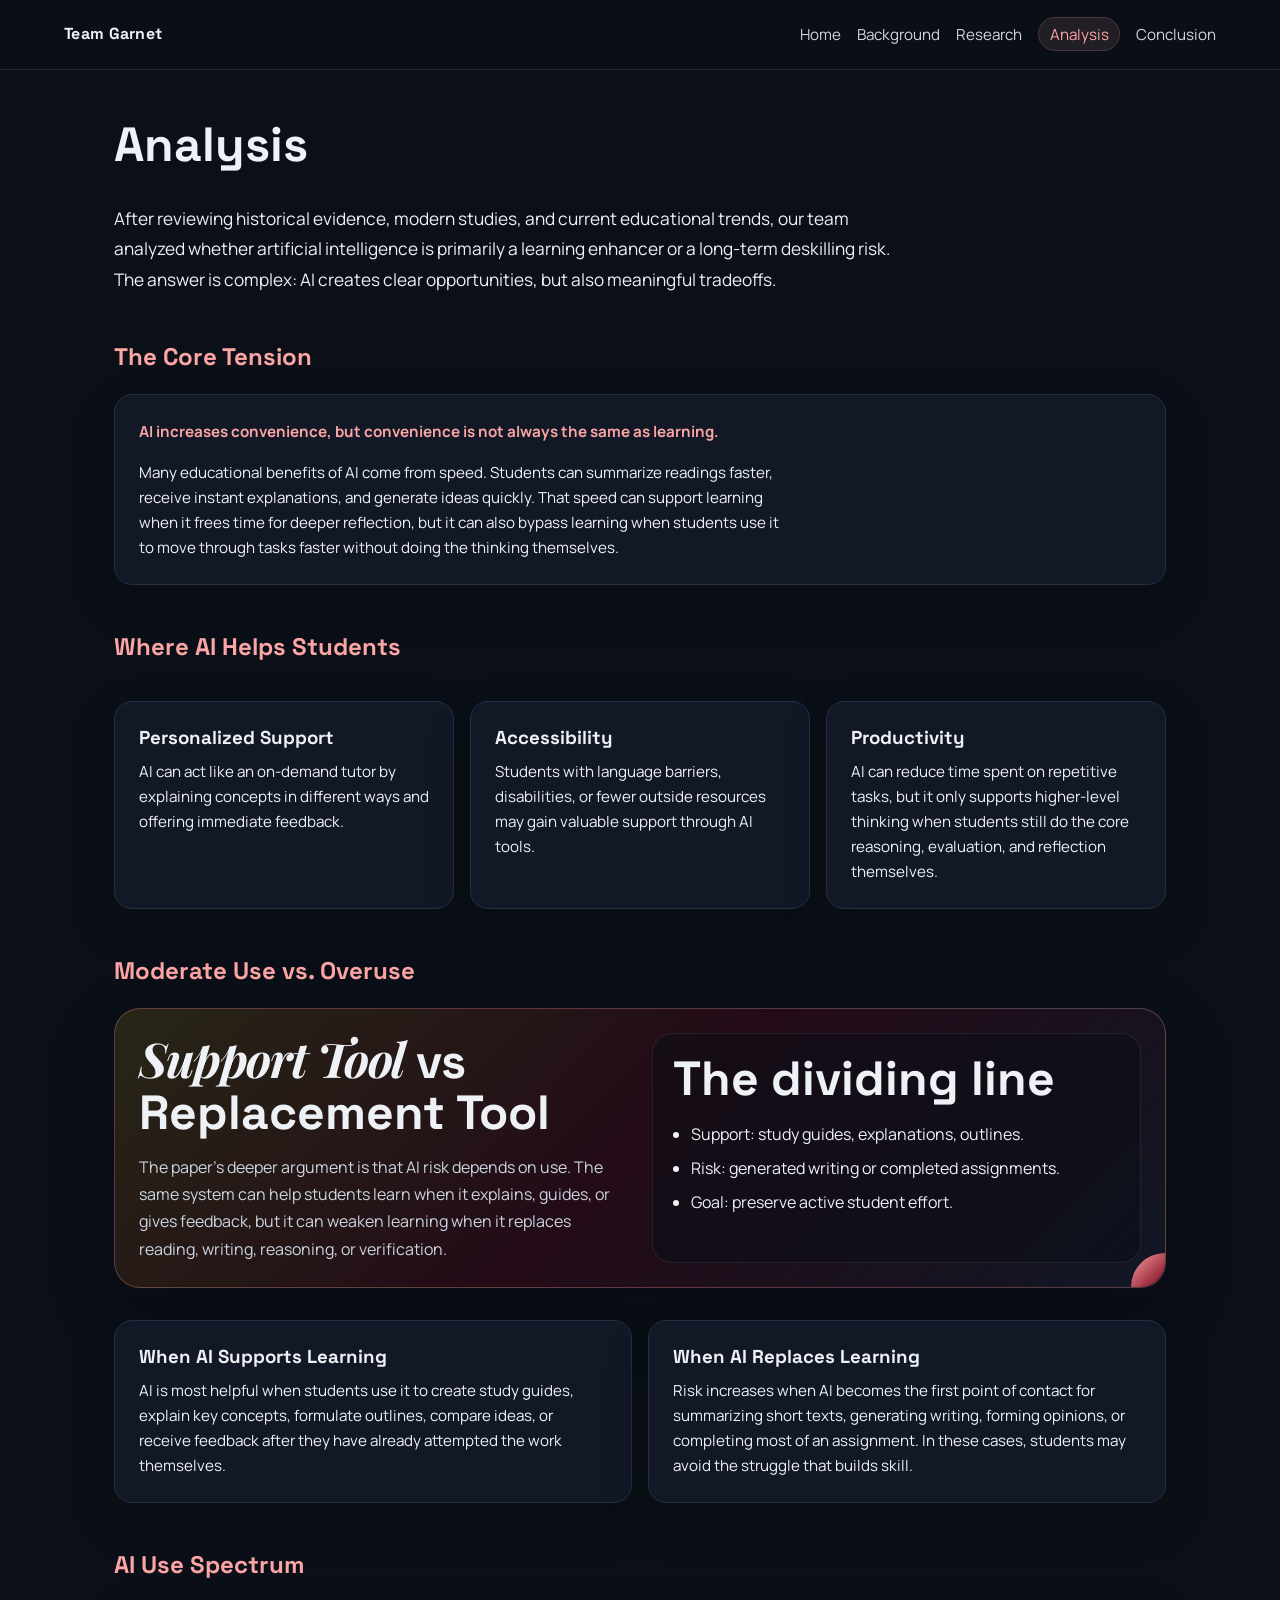
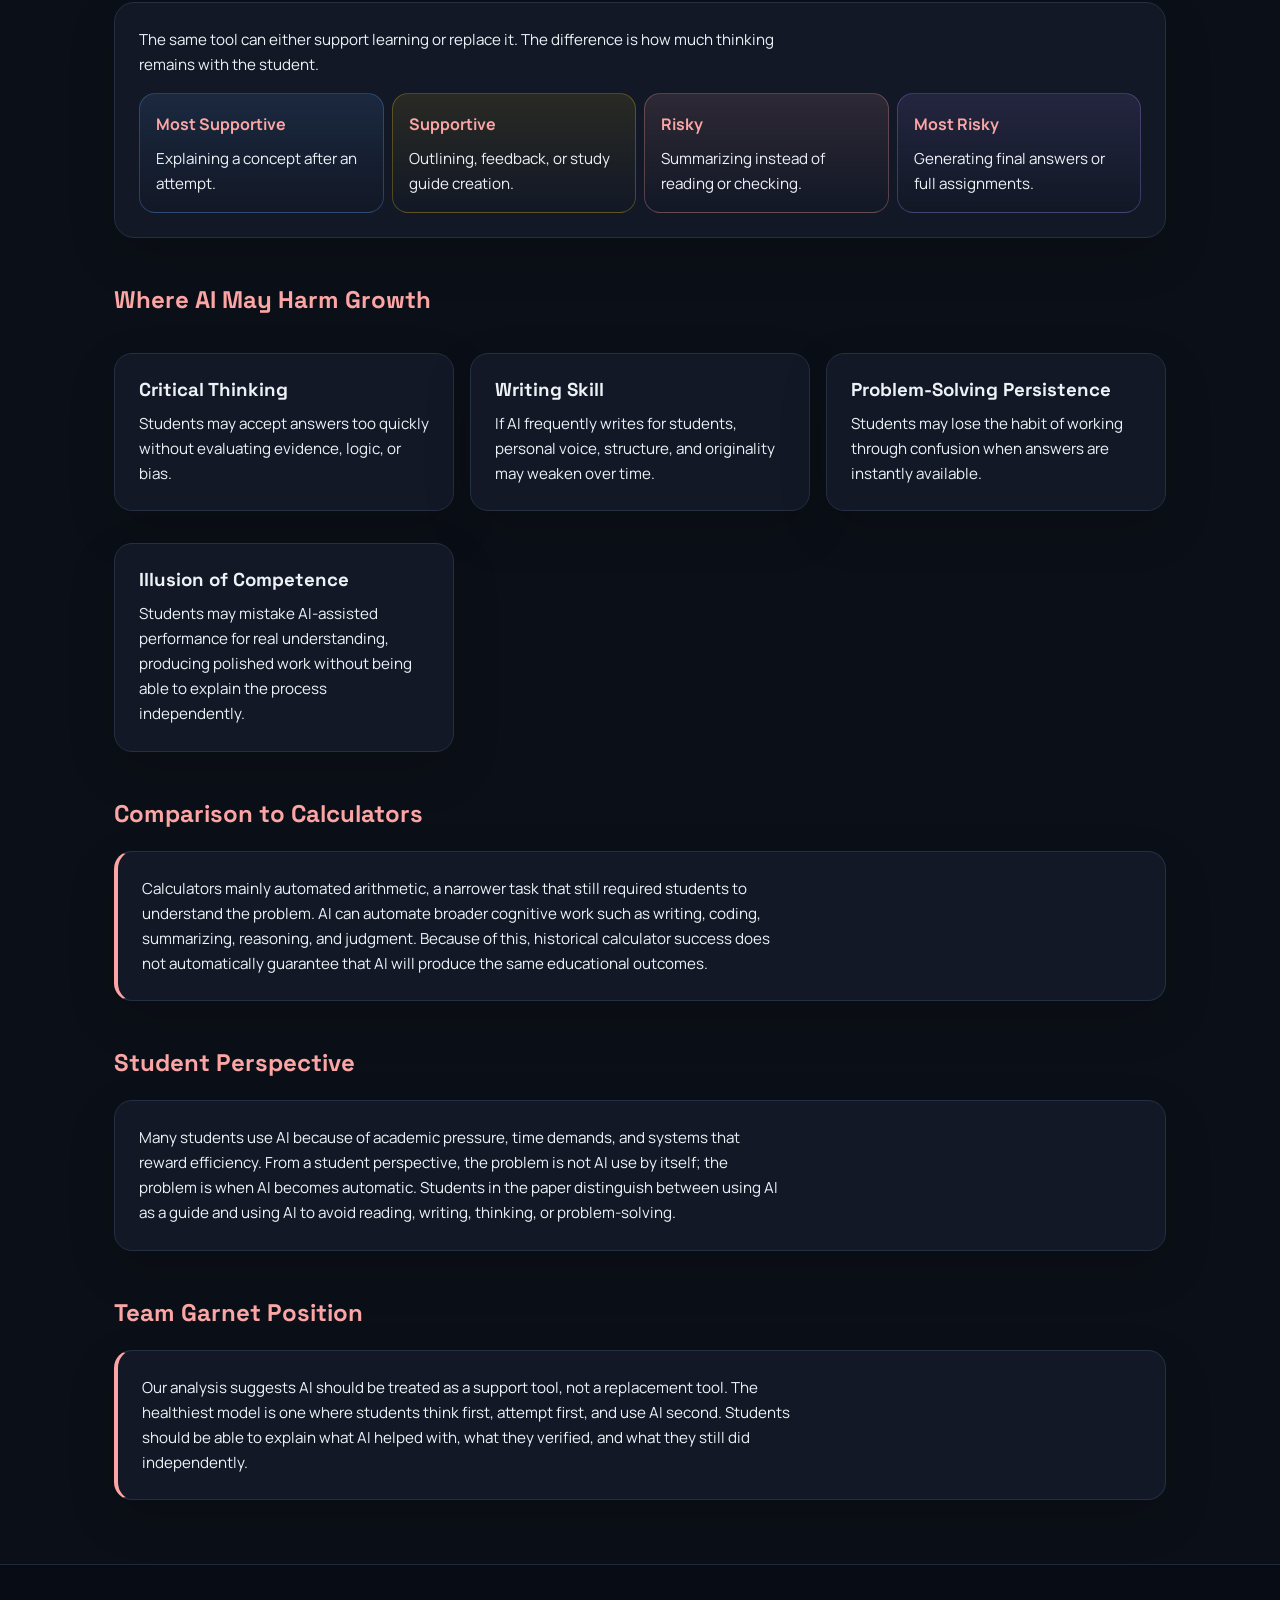
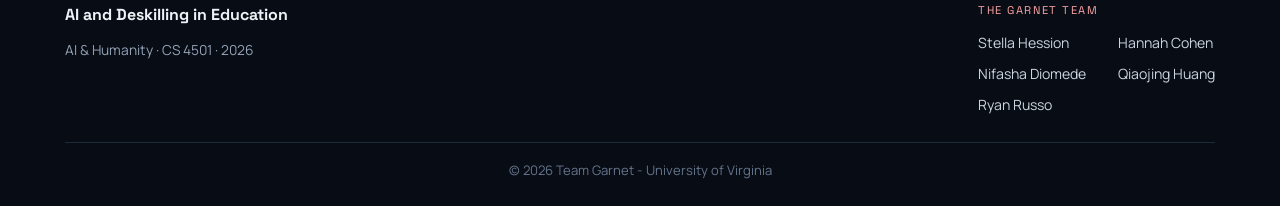
==== analysis.html @ f92e11a2 "Clean up repeated inline styles" ====
<!DOCTYPE html>
<html lang="en">
<head>
<meta charset="UTF-8">
<meta name="viewport" content="width=device-width, initial-scale=1.0">
<title>Analysis | AI and Deskilling</title>
<link rel="preconnect" href="https://fonts.googleapis.com">
<link rel="preconnect" href="https://fonts.gstatic.com" crossorigin>
<link href="https://fonts.googleapis.com/css2?family=Manrope:wght@400;500;600;700;800&family=Space+Grotesk:wght@500;600;700&display=swap" rel="stylesheet">

<style>
*{
  margin:0;
  padding:0;
  box-sizing:border-box;
}

body{
  font-family:"Manrope","Segoe UI",Arial,sans-serif;
  background:#0b0f17;
  color:#eef2f7;
  line-height:1.8;
}

nav{
  position:sticky;
  top:0;
  width:100%;
  z-index:1000;
  background:rgba(11,15,23,.9);
  backdrop-filter:blur(10px);
  border-bottom:1px solid #1f2937;
}

.navwrap{
  max-width:1200px;
  margin:auto;
  display:flex;
  justify-content:space-between;
  align-items:center;
  padding:1.25rem 1.5rem;
}

.logo{
  font-family:"Space Grotesk","Segoe UI",Arial,sans-serif;
  font-weight:700;
  letter-spacing:.3px;
}

nav ul{
  display:flex;
  gap:1rem;
  list-style:none;
  flex-wrap:wrap;
}

nav a{
  color:#eef2f7;
  text-decoration:none;
  font-size:.95rem;
  opacity:.88;
  transition:.2s;
}

nav a:hover{
  opacity:1;
  color:#fca5a5;
}

.wrap{
  max-width:1100px;
  margin:auto;
  padding:2rem 1.5rem 4rem;
}

h1,h2,h3{
  font-family:"Space Grotesk","Segoe UI",Arial,sans-serif;
}

h1{
  font-size:3rem;
  margin-bottom:1rem;
}
.reveal-on-scroll{
  opacity:0;
  transform:translateY(18px);
  transition:opacity .6s ease, transform .6s ease;
}
.reveal-on-scroll.is-visible{
  opacity:1;
  transform:translateY(0);
}

h2{
  color:#fca5a5;
  margin-top:2.5rem;
  margin-bottom:1rem;
}

.grid{
  display:grid;
  grid-template-columns:repeat(auto-fit,minmax(260px,1fr));
  gap:1rem;
  margin-top:1rem;
}

.card{
  background:#121826;
  border:1px solid #243042;
  border-radius:18px;
  padding:1.5rem;
  margin-top:1rem;
  transition:.25s;
}

.card:hover{
  transform:translateY(-4px);
  border-color:#fca5a5;
}

.card h3{
  margin-bottom:.6rem;
}

.quote{
  font-size:1.15rem;
  color:#fca5a5;
  font-weight:700;
}
.spectrum{
  margin-top:1rem;
  background:#121826;
  border:1px solid #243042;
  border-radius:20px;
  padding:1.5rem;
}
.spectrum-bar{
  display:grid;
  grid-template-columns:repeat(4,1fr);
  gap:.5rem;
  margin-top:1rem;
}
.spectrum-step{
  min-height:100px;
  padding:1rem;
  border-radius:16px;
  background:#0f1624;
  border:1px solid #243042;
}
.spectrum-step:first-child{border-color:#86efac}
.spectrum-step:last-child{border-color:#ef4444}
.spectrum-step b{
  display:block;
  margin-bottom:.4rem;
  color:#fca5a5;
}
.site-footer{
  padding:2.25rem 1.5rem 1.5rem;
  border-top:1px solid #1f2937;
  color:#cbd5e1;
  background:#080c14;
}
.footer-wrap{
  max-width:1150px;
  margin:auto;
  display:grid;
  grid-template-columns:1fr auto;
  gap:3rem;
  align-items:start;
}
.footer-info h3{
  color:#eef2f7;
  margin-bottom:.5rem;
  font-size:1rem;
}
.footer-info p{
  margin-bottom:.35rem;
  color:#94a3b8;
  font-size:.86rem;
}
.footer-label{
  font-family:"Space Grotesk","Segoe UI",Arial,sans-serif;
  text-transform:uppercase;
  letter-spacing:.14em;
  font-size:.7rem;
  color:#fca5a5;
  margin-bottom:.65rem;
}
.footer-team{
  justify-self:end;
}
.team-grid{
  display:grid;
  grid-template-columns:repeat(2,max-content);
  gap:.35rem 2rem;
}
.team-grid span{
  color:#cbd5e1;
  font-size:.88rem;
}
.footer-bottom{
  max-width:1150px;
  margin:1.5rem auto 0;
  padding-top:1rem;
  border-top:1px solid #1f2937;
  text-align:center;
  color:#64748b;
  font-size:.82rem;
}

@media(max-width:560px){
  h1{font-size:2.3rem;}
  .navwrap{
    align-items:flex-start;
    flex-direction:column;
    gap:.75rem;
  }
  nav ul{gap:.65rem;}
  .footer-wrap{grid-template-columns:1fr;}
  .team-grid{grid-template-columns:1fr;}
  .spectrum-bar{grid-template-columns:1fr;}
}
@media(prefers-reduced-motion:reduce){
  .reveal-on-scroll{
    opacity:1;
    transform:none;
    transition:none;
  }
}
</style>
<link rel="stylesheet" href="assets/style.css">
</head>

<body>

<nav>
<div class="navwrap">
<div class="logo">Team Garnet</div>
<ul>
<li><a href="index.html">Home</a></li>
<li><a href="background.html">Background</a></li>
<li><a href="research.html">Research</a></li>
<li><a class="active" href="analysis.html">Analysis</a></li>
<li><a href="conclusion.html">Conclusion</a></li>
</ul>
</div>
</nav>

<div class="wrap">

<h1>Analysis</h1>

<p>
After reviewing historical evidence, modern studies, and current educational trends, our team analyzed whether artificial intelligence is primarily a learning enhancer or a long-term deskilling risk. The answer is complex: AI creates clear opportunities, but also meaningful tradeoffs.
</p>

<h2>The Core Tension</h2>

<div class="card">
<p class="quote">
AI increases convenience, but convenience is not always the same as learning.
</p>

<p class="mt-1">
Many educational benefits of AI come from speed. Students can summarize readings faster, receive instant explanations, and generate ideas quickly. That speed can support learning when it frees time for deeper reflection, but it can also bypass learning when students use it to move through tasks faster without doing the thinking themselves.
</p>
</div>

<h2>Where AI Helps Students</h2>

<div class="grid">

<div class="card">
<h3>Personalized Support</h3>
<p>
AI can act like an on-demand tutor by explaining concepts in different ways and offering immediate feedback.
</p>
</div>

<div class="card">
<h3>Accessibility</h3>
<p>
Students with language barriers, disabilities, or fewer outside resources may gain valuable support through AI tools.
</p>
</div>

<div class="card">
<h3>Productivity</h3>
<p>
AI can reduce time spent on repetitive tasks, but it only supports higher-level thinking when students still do the core reasoning, evaluation, and reflection themselves.
</p>
</div>

</div>

<h2>Moderate Use vs. Overuse</h2>

<div class="feature-panel analysis-feature corner-accent">
<div>
<h3><span class="serif-accent">Support Tool</span> vs Replacement Tool</h3>
<p>The paper's deeper argument is that AI risk depends on use. The same system can help students learn when it explains, guides, or gives feedback, but it can weaken learning when it replaces reading, writing, reasoning, or verification.</p>
</div>
<div class="feature-side">
<h3>The dividing line</h3>
<ul>
<li>Support: study guides, explanations, outlines.</li>
<li>Risk: generated writing or completed assignments.</li>
<li>Goal: preserve active student effort.</li>
</ul>
</div>
</div>

<div class="grid">

<div class="card">
<h3>When AI Supports Learning</h3>
<p>
AI is most helpful when students use it to create study guides, explain key concepts, formulate outlines, compare ideas, or receive feedback after they have already attempted the work themselves.
</p>
</div>

<div class="card">
<h3>When AI Replaces Learning</h3>
<p>
Risk increases when AI becomes the first point of contact for summarizing short texts, generating writing, forming opinions, or completing most of an assignment. In these cases, students may avoid the struggle that builds skill.
</p>
</div>

</div>

<h2>AI Use Spectrum</h2>

<div class="spectrum">
<p>
The same tool can either support learning or replace it. The difference is how much thinking remains with the student.
</p>
<div class="spectrum-bar">
<div class="spectrum-step">
<b>Most Supportive</b>
<p>Explaining a concept after an attempt.</p>
</div>
<div class="spectrum-step">
<b>Supportive</b>
<p>Outlining, feedback, or study guide creation.</p>
</div>
<div class="spectrum-step">
<b>Risky</b>
<p>Summarizing instead of reading or checking.</p>
</div>
<div class="spectrum-step">
<b>Most Risky</b>
<p>Generating final answers or full assignments.</p>
</div>
</div>
</div>

<h2>Where AI May Harm Growth</h2>

<div class="grid">

<div class="card">
<h3>Critical Thinking</h3>
<p>
Students may accept answers too quickly without evaluating evidence, logic, or bias.
</p>
</div>

<div class="card">
<h3>Writing Skill</h3>
<p>
If AI frequently writes for students, personal voice, structure, and originality may weaken over time.
</p>
</div>

<div class="card">
<h3>Problem-Solving Persistence</h3>
<p>
Students may lose the habit of working through confusion when answers are instantly available.
</p>
</div>

<div class="card">
<h3>Illusion of Competence</h3>
<p>
Students may mistake AI-assisted performance for real understanding, producing polished work without being able to explain the process independently.
</p>
</div>

</div>

<h2>Comparison to Calculators</h2>

<div class="card accent-left">
<p>
Calculators mainly automated arithmetic, a narrower task that still required students to understand the problem. AI can automate broader cognitive work such as writing, coding, summarizing, reasoning, and judgment. Because of this, historical calculator success does not automatically guarantee that AI will produce the same educational outcomes.
</p>
</div>

<h2>Student Perspective</h2>

<div class="card">
<p>
Many students use AI because of academic pressure, time demands, and systems that reward efficiency. From a student perspective, the problem is not AI use by itself; the problem is when AI becomes automatic. Students in the paper distinguish between using AI as a guide and using AI to avoid reading, writing, thinking, or problem-solving.
</p>
</div>

<h2>Team Garnet Position</h2>

<div class="card accent-left">
<p>
Our analysis suggests AI should be treated as a support tool, not a replacement tool. The healthiest model is one where students think first, attempt first, and use AI second. Students should be able to explain what AI helped with, what they verified, and what they still did independently.
</p>
</div>

</div>

<footer class="site-footer">
<div class="footer-wrap">
<div class="footer-info">
<h3>AI and Deskilling in Education</h3>
<p>AI &amp; Humanity &middot; CS 4501 &middot; 2026</p>
</div>
<div class="footer-team">
<p class="footer-label">The Garnet Team</p>
<div class="team-grid">
<span>Stella Hession</span>
<span>Hannah Cohen</span>
<span>Nifasha Diomede</span>
<span>Qiaojing Huang</span>
<span>Ryan Russo</span>
</div>
</div>
</div>
<div class="footer-bottom">&copy; 2026 Team Garnet - University of Virginia</div>
</footer>

<script>
const revealItems = document.querySelectorAll(".wrap > h1, .wrap > p, .wrap > h2, .card, .feature-panel, .spectrum");

if (window.matchMedia("(prefers-reduced-motion: reduce)").matches) {
  revealItems.forEach((item) => item.classList.add("is-visible"));
} else {
  revealItems.forEach((item) => item.classList.add("reveal-on-scroll"));

  const observer = new IntersectionObserver((entries) => {
    entries.forEach((entry) => {
      if (entry.isIntersecting) {
        entry.target.classList.add("is-visible");
        observer.unobserve(entry.target);
      }
    });
  }, { threshold: 0.12 });

  revealItems.forEach((item) => observer.observe(item));
}
</script>

</body>
</html>
---- assets/style.css ----
@import url("https://fonts.googleapis.com/css2?family=Playfair+Display:ital,wght@0,700;1,700&display=swap");

/* Shared site polish: navigation, footer, card variants, and readable text widths. */
:root{
  --bg:#0b0f17;
  --panel:#121826;
  --panel-2:#0f1624;
  --border:#243042;
  --text:#eef2f7;
  --muted:#cbd5e1;
  --soft:#94a3b8;
  --accent:#fca5a5;
  --garnet:#7a0019;
  --blue:#60a5fa;
  --gold:#facc15;
  --purple:#a78bfa;
  --green:#86efac;
}

nav a.active{
  color:var(--accent);
  opacity:1;
  background:rgba(252,165,165,.1);
  border:1px solid rgba(252,165,165,.18);
  border-radius:999px;
  padding:.35rem .65rem;
}

p,
li{
  font-size:1rem;
  line-height:1.7;
}

.wrap > p{
  font-size:1.08rem;
  line-height:1.75;
  color:var(--text);
}

.card p,
.compare-card p,
.timeline-step p,
.spectrum p,
.spectrum-step p,
.stat p,
.note,
.ref-list li{
  font-size:.95rem;
  line-height:1.65;
}

.card h3,
.compare-card h3,
.timeline-step b{
  line-height:1.25;
}

.wrap > p,
.card p,
.compare-card p,
.timeline-step p,
.spectrum p,
.decision-item p,
.check-item p{
  max-width:72ch;
}

.card,
.compare-card,
.timeline-step,
.stat,
.spectrum,
.decision-item,
.check-item,
.ref-details{
  box-shadow:0 18px 50px rgba(0,0,0,.14);
}

.stat:nth-of-type(4n+1),
.timeline-step:nth-of-type(4n+1),
.spectrum-step:nth-of-type(4n+1){
  background:linear-gradient(180deg,rgba(96,165,250,.12),rgba(18,24,38,1));
  border-color:rgba(96,165,250,.28);
}

.stat:nth-of-type(4n+2),
.timeline-step:nth-of-type(4n+2),
.spectrum-step:nth-of-type(4n+2){
  background:linear-gradient(180deg,rgba(250,204,21,.10),rgba(18,24,38,1));
  border-color:rgba(250,204,21,.26);
}

.stat:nth-of-type(4n+3),
.timeline-step:nth-of-type(4n+3),
.spectrum-step:nth-of-type(4n+3){
  background:linear-gradient(180deg,rgba(252,165,165,.12),rgba(18,24,38,1));
  border-color:rgba(252,165,165,.28);
}

.stat:nth-of-type(4n+4),
.timeline-step:nth-of-type(4n+4),
.spectrum-step:nth-of-type(4n+4){
  background:linear-gradient(180deg,rgba(167,139,250,.12),rgba(18,24,38,1));
  border-color:rgba(167,139,250,.28);
}

.card.accent-left,
.compare-card{
  border-left:4px solid var(--accent);
}

.definition-card{
  position:relative;
}

.definition-badge{
  display:inline-block;
  margin-bottom:.7rem;
  padding:.25rem .6rem;
  border-radius:999px;
  background:rgba(252,165,165,.12);
  color:var(--accent);
  font-size:.74rem;
  font-weight:800;
  letter-spacing:.06em;
  text-transform:uppercase;
}

.source-card{
  border-top:3px solid rgba(252,165,165,.75);
}

.source-card:nth-of-type(4n+1){border-top-color:var(--blue)}
.source-card:nth-of-type(4n+2){border-top-color:var(--gold)}
.source-card:nth-of-type(4n+3){border-top-color:var(--accent)}
.source-card:nth-of-type(4n+4){border-top-color:var(--purple)}

.recommendation-grid{
  counter-reset:recommendation;
}

.recommendation-card{
  position:relative;
  padding-left:4.25rem;
}

.recommendation-card::before{
  counter-increment:recommendation;
  content:counter(recommendation);
  position:absolute;
  left:1.35rem;
  top:1.35rem;
  width:2rem;
  height:2rem;
  border-radius:50%;
  display:grid;
  place-items:center;
  background:var(--garnet);
  color:#fff;
  font-family:"Space Grotesk","Segoe UI",Arial,sans-serif;
  font-weight:800;
}

.recommendation-card:nth-of-type(4n+1)::before{background:#2563eb}
.recommendation-card:nth-of-type(4n+2)::before{background:#ca8a04}
.recommendation-card:nth-of-type(4n+3)::before{background:#be123c}
.recommendation-card:nth-of-type(4n+4)::before{background:#7c3aed}

.tight-list{
  margin-top:.85rem;
  padding-left:1.15rem;
}

.tight-list li{
  margin-bottom:.35rem;
}

.mt-1{
  margin-top:1rem;
}

.serif-accent{
  font-family:"Playfair Display",Georgia,serif;
  font-style:italic;
  font-weight:700;
  letter-spacing:-.03em;
}

.corner-accent{
  position:relative;
  overflow:hidden;
}

.corner-accent::after{
  content:"";
  position:absolute;
  right:0;
  bottom:0;
  width:34px;
  height:34px;
  border-top-left-radius:34px;
  background:linear-gradient(135deg,var(--accent),var(--garnet));
}

.feature-panel{
  display:grid;
  grid-template-columns:minmax(0,1.35fr) minmax(240px,.65fr);
  gap:1.5rem;
  align-items:stretch;
  margin-top:1rem;
  padding:1.5rem;
  border:1px solid rgba(252,165,165,.28);
  border-radius:26px;
  background:linear-gradient(135deg,rgba(122,0,25,.28),rgba(18,24,38,.96));
  box-shadow:0 22px 70px rgba(0,0,0,.2);
}

.feature-panel.research-feature{
  grid-template-columns:minmax(240px,.75fr) minmax(0,1.25fr);
  background:linear-gradient(135deg,rgba(37,99,235,.2),rgba(18,24,38,.96));
  border-color:rgba(96,165,250,.34);
}

.feature-panel.analysis-feature{
  grid-template-columns:repeat(2,minmax(0,1fr));
  background:linear-gradient(135deg,rgba(250,204,21,.12),rgba(122,0,25,.22),rgba(18,24,38,.96));
}

.feature-panel.conclusion-feature{
  grid-template-columns:1fr;
  text-align:center;
  background:linear-gradient(135deg,rgba(122,0,25,.35),rgba(167,139,250,.14),rgba(18,24,38,.96));
}

.feature-panel h3{
  font-size:clamp(1.8rem,4vw,3rem);
  line-height:1.05;
  margin-bottom:1rem;
}

.feature-panel p{
  color:var(--muted);
}

.feature-side{
  background:rgba(8,12,20,.5);
  border:1px solid rgba(255,255,255,.08);
  border-radius:20px;
  padding:1.25rem;
}

.conclusion-feature .feature-side{
  max-width:820px;
  margin:auto;
}

.conclusion-feature .feature-side ul{
  display:grid;
  grid-template-columns:repeat(3,minmax(0,1fr));
  gap:.75rem;
  padding-left:0;
  list-style:none;
}

.conclusion-feature .feature-side li{
  padding:.85rem;
  border-radius:14px;
  background:rgba(255,255,255,.04);
}

.feature-side ul{
  padding-left:1.15rem;
}

.feature-side li{
  margin-bottom:.45rem;
}

.thesis-band{
  margin-top:2rem;
  padding:2rem;
  border-radius:24px;
  border:1px solid rgba(252,165,165,.35);
  background:linear-gradient(135deg,rgba(96,165,250,.16),rgba(122,0,25,.24));
  text-align:center;
}

.thesis-band p{
  max-width:900px;
  margin:auto;
  color:var(--text);
  font-family:"Space Grotesk","Segoe UI",Arial,sans-serif;
  font-size:clamp(1.35rem,3vw,2.2rem);
  line-height:1.25;
  font-weight:700;
}

.image-feature{
  display:grid;
  grid-template-columns:minmax(0,1.25fr) minmax(280px,.75fr);
  gap:0;
  align-items:stretch;
  margin-top:1rem;
  border:1px solid var(--border);
  border-radius:26px;
  overflow:hidden;
  background:var(--panel);
  box-shadow:0 22px 70px rgba(0,0,0,.22);
}

.image-feature img{
  width:100%;
  height:100%;
  min-height:360px;
  object-fit:cover;
  margin:0;
  border-radius:0;
}

.image-feature-copy{
  align-self:center;
  margin-left:-3rem;
  padding:2rem;
  border-radius:22px;
  background:rgba(18,24,38,.94);
  border:1px solid rgba(252,165,165,.25);
  position:relative;
}

.image-feature-copy h3{
  font-size:clamp(1.6rem,3vw,2.4rem);
  margin-bottom:1rem;
}

@media(max-width:560px){
  .recommendation-card{
    padding-left:1.5rem;
    padding-top:4rem;
  }

  .feature-panel,
  .image-feature{
    grid-template-columns:1fr;
  }

  .conclusion-feature .feature-side ul{
    grid-template-columns:1fr;
  }

  .image-feature-copy{
    margin-left:0;
    border-radius:0;
  }
}
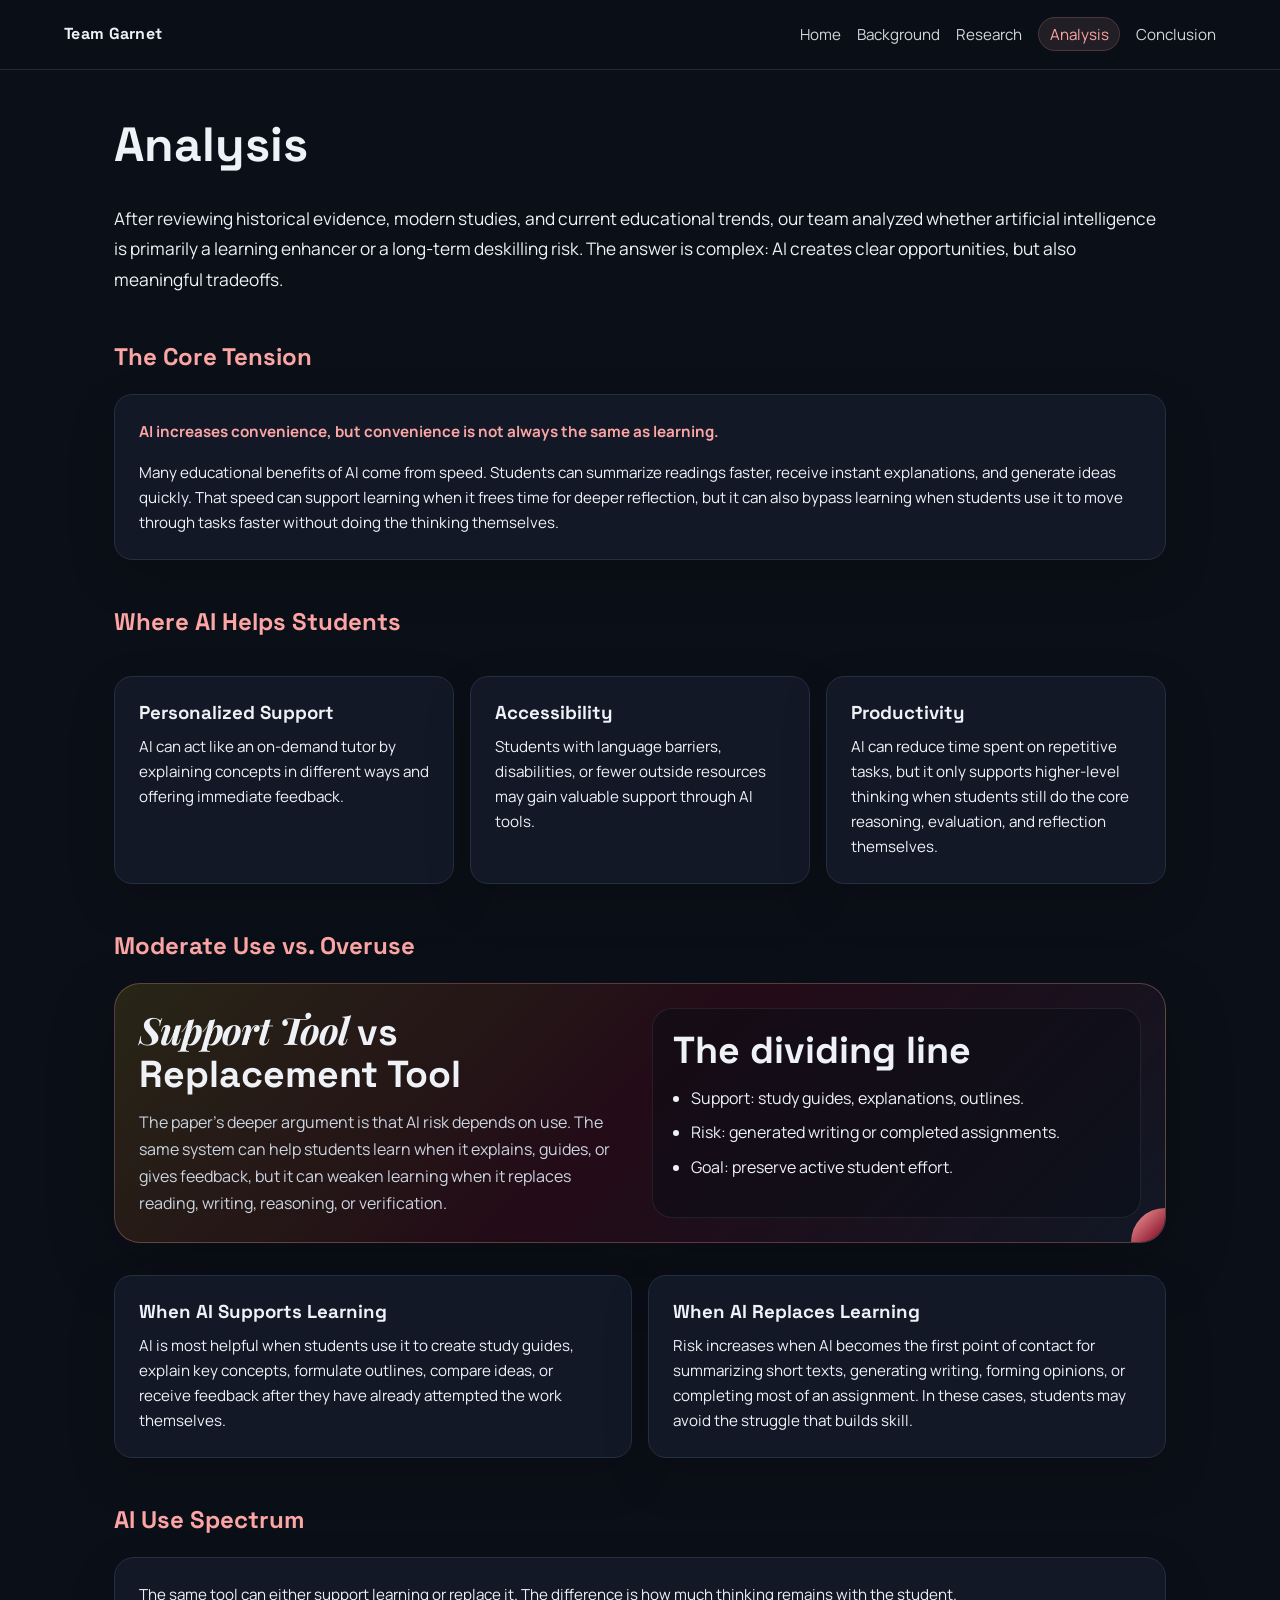
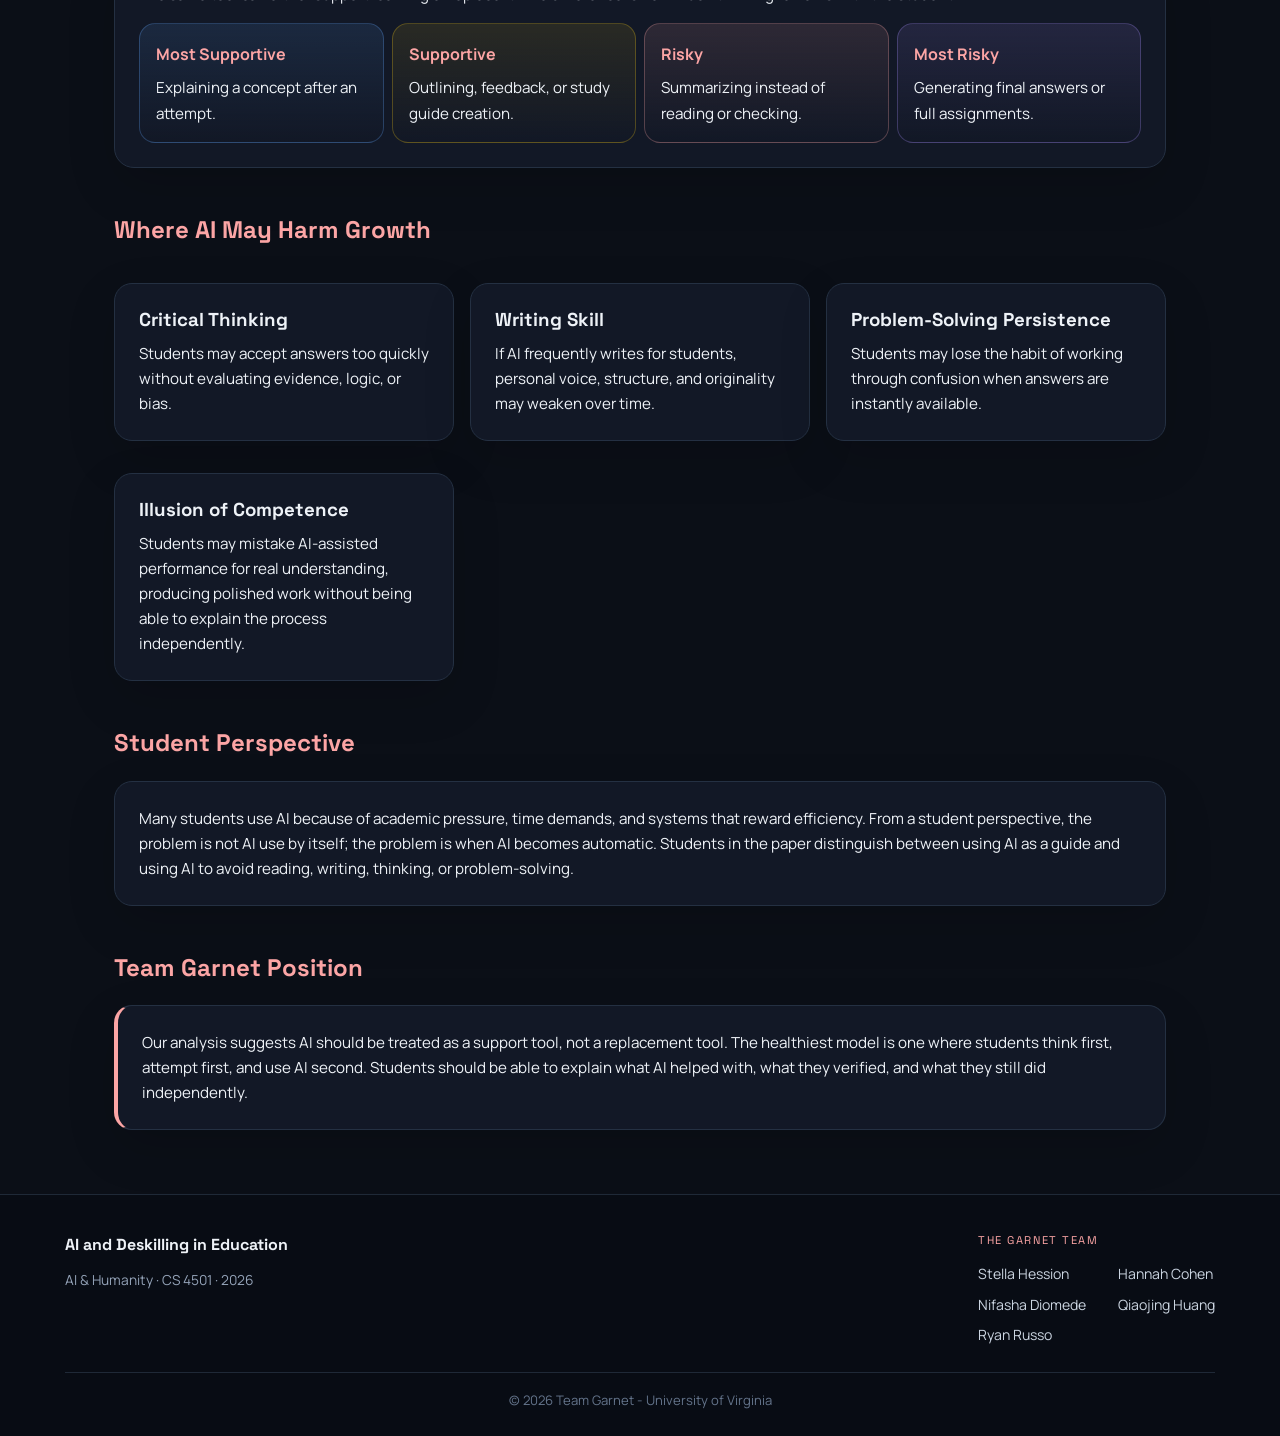
==== commit e4ce4b69: "deleted comparison to calculators" ====
--- a/analysis.html
+++ b/analysis.html
@@ -388,13 +388,6 @@
 
 </div>
 
-<h2>Comparison to Calculators</h2>
-
-<div class="card accent-left">
-<p>
-Calculators mainly automated arithmetic, a narrower task that still required students to understand the problem. AI can automate broader cognitive work such as writing, coding, summarizing, reasoning, and judgment. Because of this, historical calculator success does not automatically guarantee that AI will produce the same educational outcomes.
-</p>
-</div>
 
 <h2>Student Perspective</h2>
 
--- a/assets/style.css
+++ b/assets/style.css
@@ -56,16 +56,6 @@
   line-height:1.25;
 }
 
-.wrap > p,
-.card p,
-.compare-card p,
-.timeline-step p,
-.spectrum p,
-.decision-item p,
-.check-item p{
-  max-width:72ch;
-}
-
 .card,
 .compare-card,
 .timeline-step,
@@ -180,6 +170,26 @@
   margin-top:1rem;
 }
 
+.evidence-card{
+  column-count:2;
+  column-gap:2.5rem;
+}
+
+.evidence-card .mt-1{
+  margin-top:1rem;
+}
+
+.evidence-card p{
+  break-inside:avoid;
+}
+
+.data-point{
+  color:#fde68a;
+  font-family:inherit;
+  font-weight:500;
+  white-space:nowrap;
+}
+
 .serif-accent{
   font-family:"Playfair Display",Georgia,serif;
   font-style:italic;
@@ -205,7 +215,7 @@
 
 .feature-panel{
   display:grid;
-  grid-template-columns:minmax(0,1.35fr) minmax(240px,.65fr);
+  grid-template-columns:minmax(0,1fr) minmax(280px,.8fr);
   gap:1.5rem;
   align-items:stretch;
   margin-top:1rem;
@@ -234,9 +244,9 @@
 }
 
 .feature-panel h3{
-  font-size:clamp(1.8rem,4vw,3rem);
-  line-height:1.05;
-  margin-bottom:1rem;
+  font-size:clamp(1.45rem,3vw,2.35rem);
+  line-height:1.12;
+  margin-bottom:.85rem;
 }
 
 .feature-panel p{
@@ -298,7 +308,7 @@
 
 .image-feature{
   display:grid;
-  grid-template-columns:minmax(0,1.25fr) minmax(280px,.75fr);
+  grid-template-columns:minmax(0,1.1fr) minmax(320px,.9fr);
   gap:0;
   align-items:stretch;
   margin-top:1rem;
@@ -312,7 +322,8 @@
 .image-feature img{
   width:100%;
   height:100%;
-  min-height:360px;
+  max-height:540px;
+  min-height:340px;
   object-fit:cover;
   margin:0;
   border-radius:0;
@@ -320,8 +331,10 @@
 
 .image-feature-copy{
   align-self:center;
-  margin-left:-3rem;
-  padding:2rem;
+  justify-self:start;
+  margin-left:-2rem;
+  max-width:520px;
+  padding:1.75rem;
   border-radius:22px;
   background:rgba(18,24,38,.94);
   border:1px solid rgba(252,165,165,.25);
@@ -333,6 +346,24 @@
   margin-bottom:1rem;
 }
 
+@media(max-width:900px){
+  .feature-panel,
+  .feature-panel.research-feature,
+  .feature-panel.analysis-feature{
+    grid-template-columns:minmax(0,1fr) minmax(260px,.95fr);
+    gap:1rem;
+    padding:1.25rem;
+  }
+
+  .feature-panel h3{
+    font-size:clamp(1.35rem,3.2vw,2rem);
+  }
+
+  .feature-side{
+    padding:1rem;
+  }
+}
+
 @media(max-width:560px){
   .recommendation-card{
     padding-left:1.5rem;
@@ -344,12 +375,17 @@
     grid-template-columns:1fr;
   }
 
+  .evidence-card{
+    column-count:1;
+  }
+
   .conclusion-feature .feature-side ul{
     grid-template-columns:1fr;
   }
 
   .image-feature-copy{
     margin-left:0;
+    max-width:none;
     border-radius:0;
   }
 }
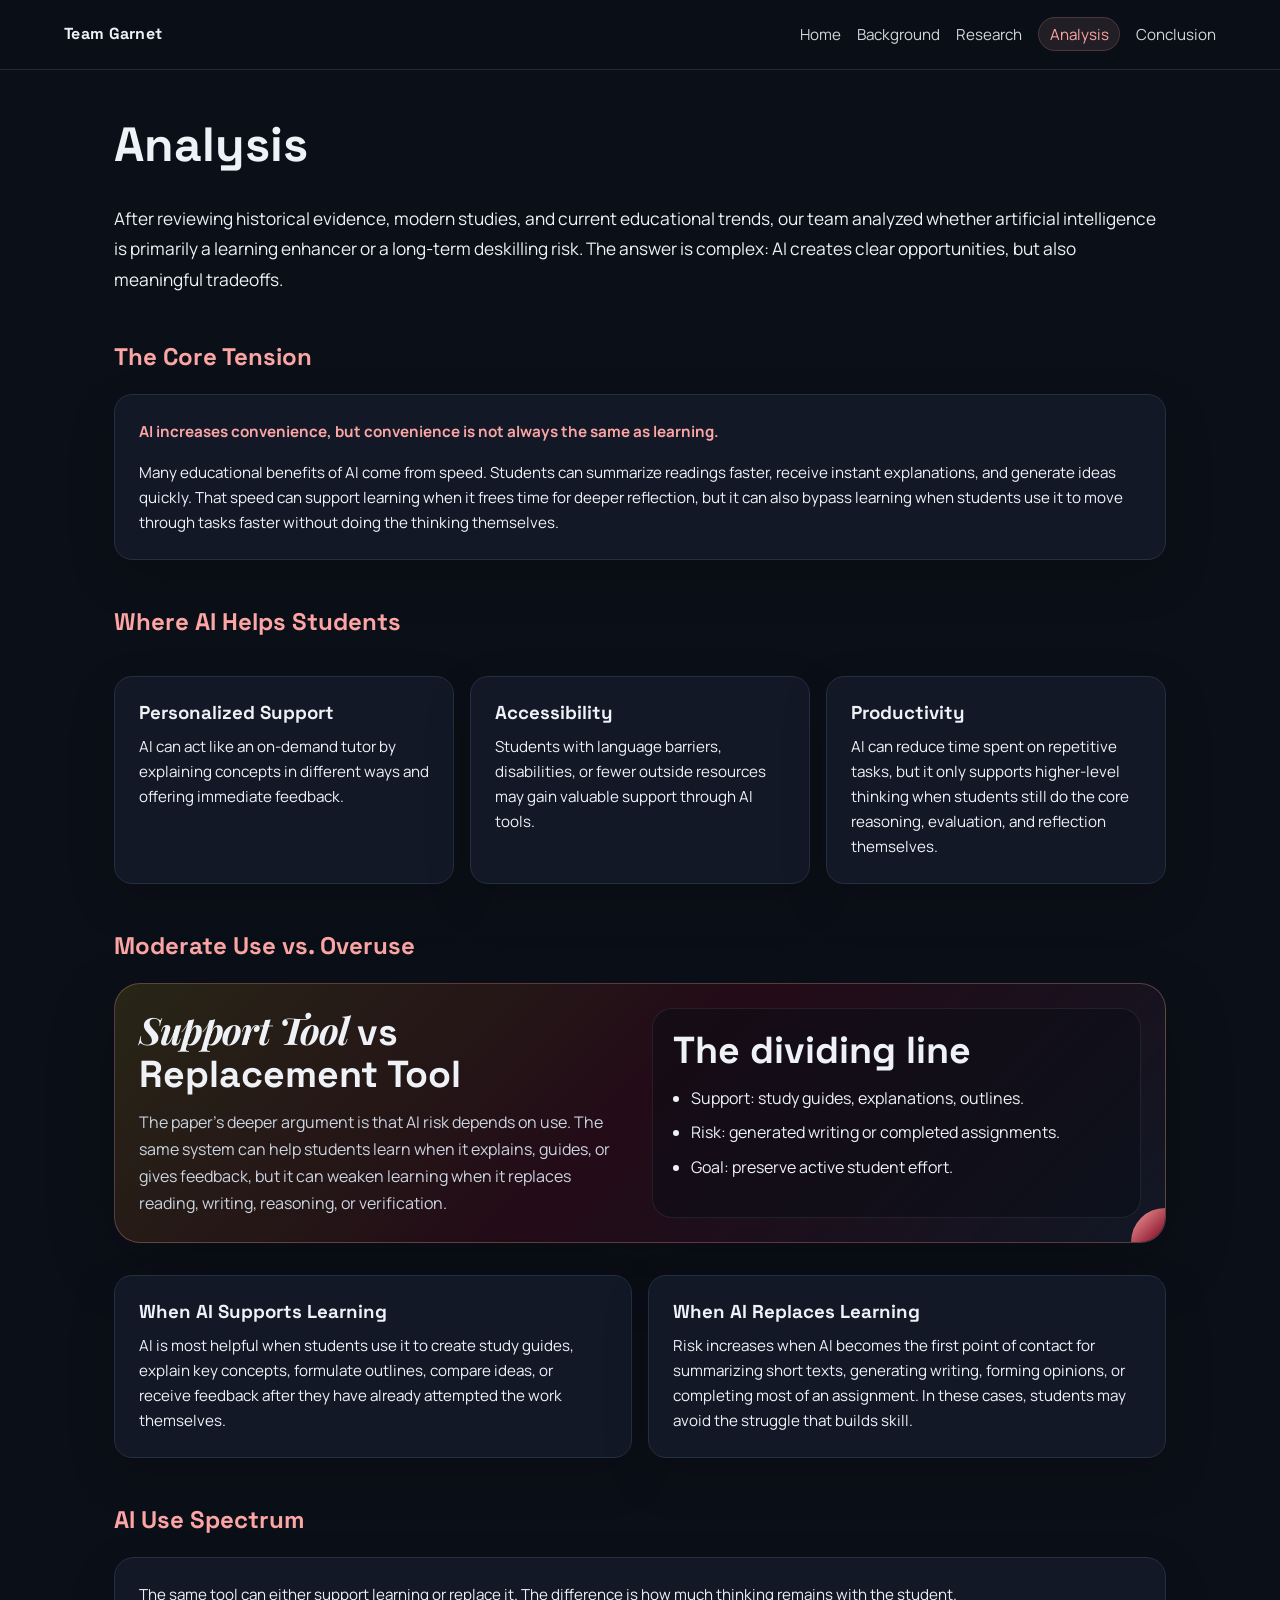
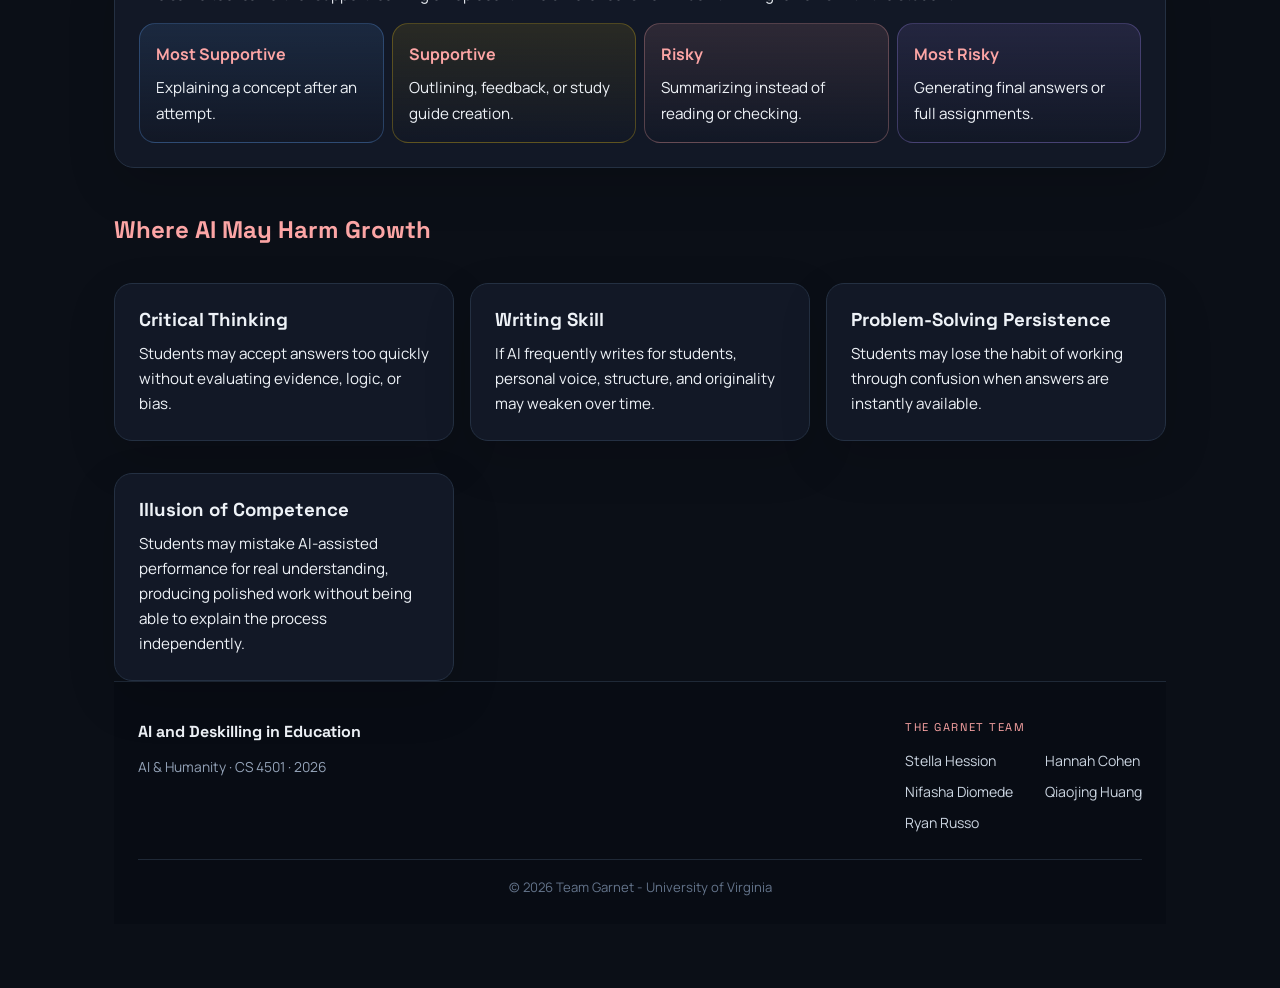
==== commit 82f212be: "deleted student perspective and team garnet position" ====
--- a/analysis.html
+++ b/analysis.html
@@ -389,24 +389,6 @@
 </div>
 
 
-<h2>Student Perspective</h2>
-
-<div class="card">
-<p>
-Many students use AI because of academic pressure, time demands, and systems that reward efficiency. From a student perspective, the problem is not AI use by itself; the problem is when AI becomes automatic. Students in the paper distinguish between using AI as a guide and using AI to avoid reading, writing, thinking, or problem-solving.
-</p>
-</div>
-
-<h2>Team Garnet Position</h2>
-
-<div class="card accent-left">
-<p>
-Our analysis suggests AI should be treated as a support tool, not a replacement tool. The healthiest model is one where students think first, attempt first, and use AI second. Students should be able to explain what AI helped with, what they verified, and what they still did independently.
-</p>
-</div>
-
-</div>
-
 <footer class="site-footer">
 <div class="footer-wrap">
 <div class="footer-info">
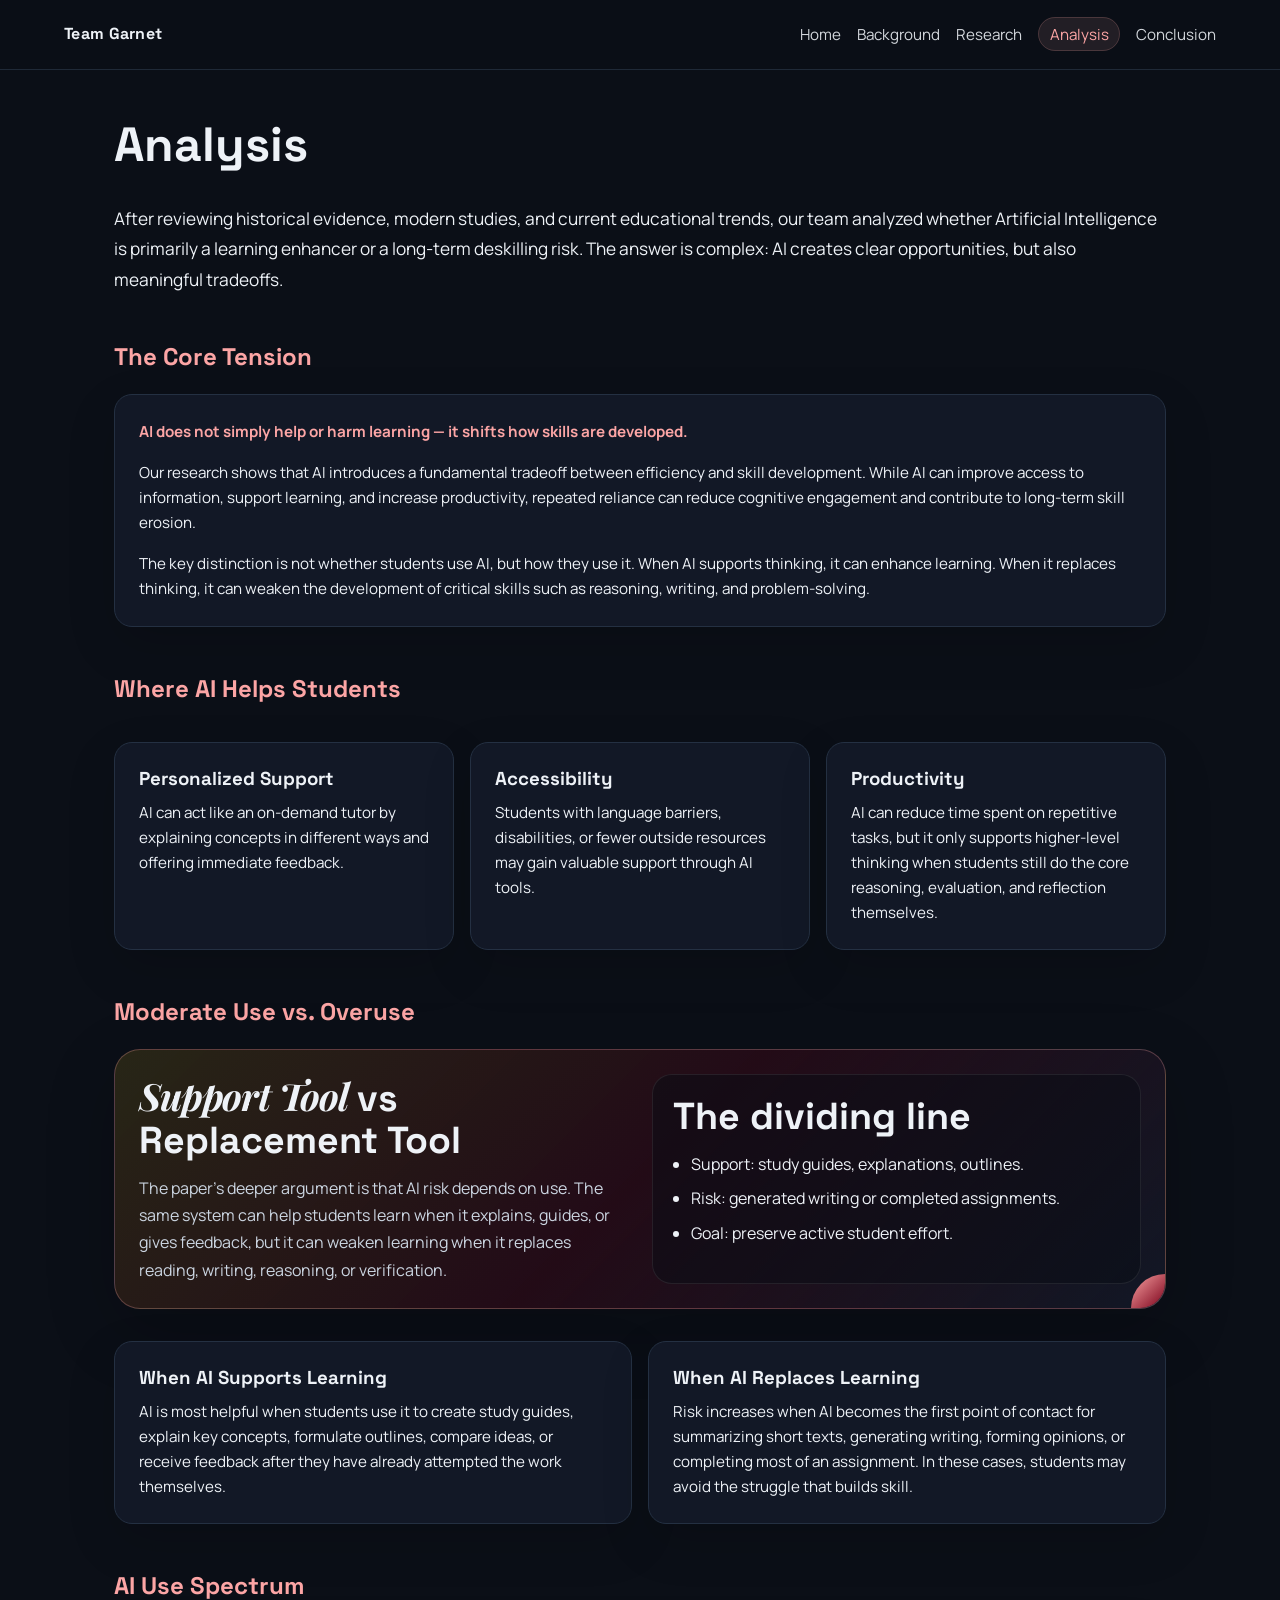
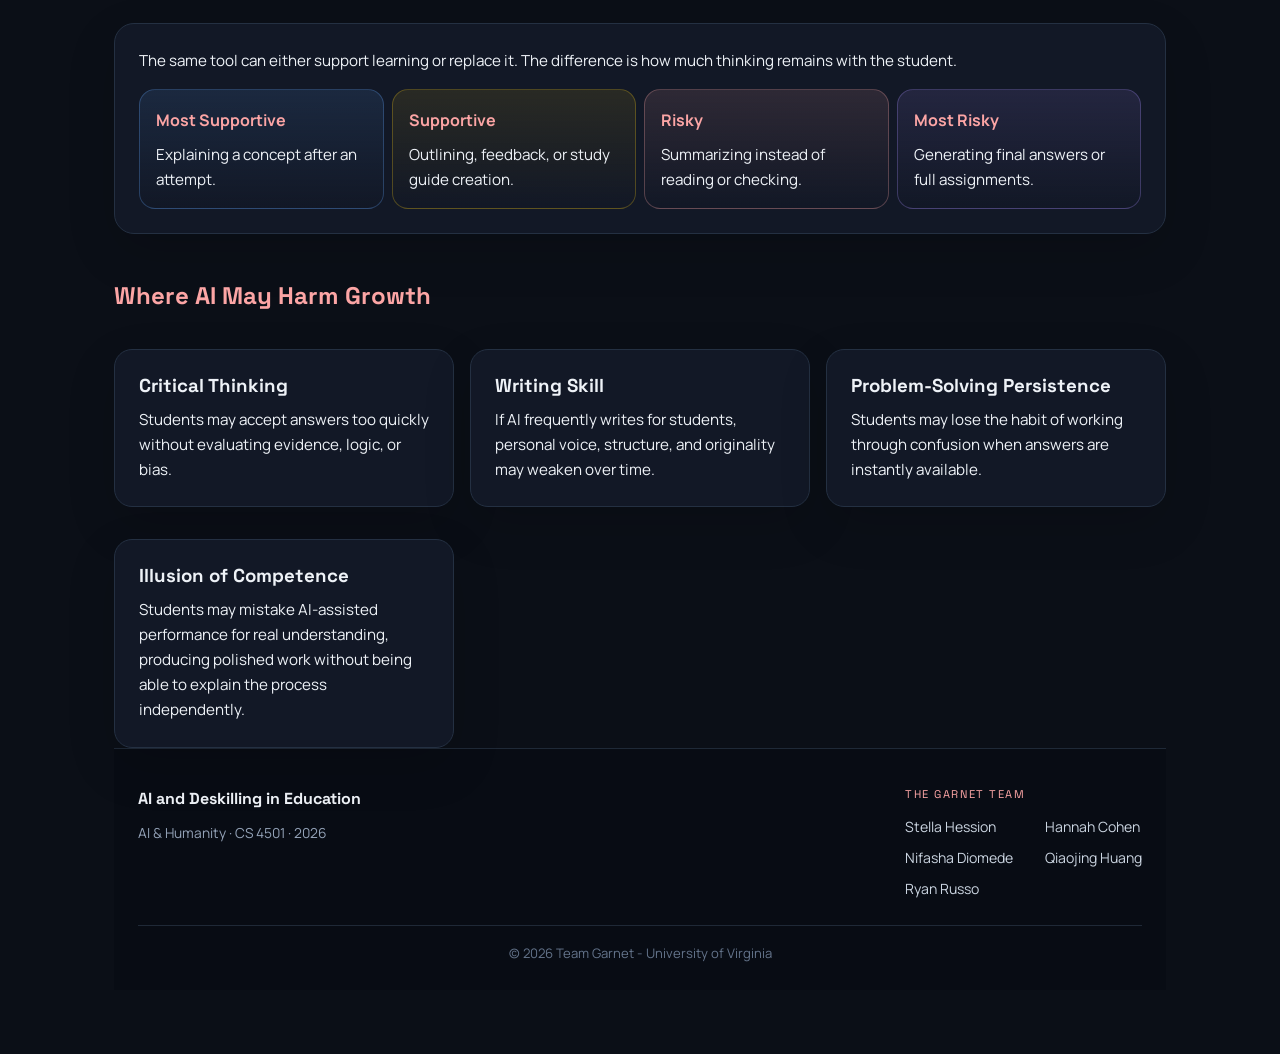
==== commit a8bb2993: "changed "the core tension"" ====
--- a/analysis.html
+++ b/analysis.html
@@ -251,19 +251,25 @@
 <h1>Analysis</h1>
 
 <p>
-After reviewing historical evidence, modern studies, and current educational trends, our team analyzed whether artificial intelligence is primarily a learning enhancer or a long-term deskilling risk. The answer is complex: AI creates clear opportunities, but also meaningful tradeoffs.
+After reviewing historical evidence, modern studies, and current educational trends, our team analyzed whether Artificial Intelligence is primarily a learning enhancer or a long-term deskilling risk. The answer is complex: AI creates clear opportunities, but also meaningful tradeoffs.
 </p>
 
 <h2>The Core Tension</h2>
 
 <div class="card">
+
 <p class="quote">
-AI increases convenience, but convenience is not always the same as learning.
+AI does not simply help or harm learning — it shifts how skills are developed.
 </p>
 
 <p class="mt-1">
-Many educational benefits of AI come from speed. Students can summarize readings faster, receive instant explanations, and generate ideas quickly. That speed can support learning when it frees time for deeper reflection, but it can also bypass learning when students use it to move through tasks faster without doing the thinking themselves.
-</p>
+Our research shows that AI introduces a fundamental tradeoff between efficiency and skill development. While AI can improve access to information, support learning, and increase productivity, repeated reliance can reduce cognitive engagement and contribute to long-term skill erosion.
+</p>
+
+<p class="mt-1">
+The key distinction is not whether students use AI, but how they use it. When AI supports thinking, it can enhance learning. When it replaces thinking, it can weaken the development of critical skills such as reasoning, writing, and problem-solving.
+</p>
+
 </div>
 
 <h2>Where AI Helps Students</h2>
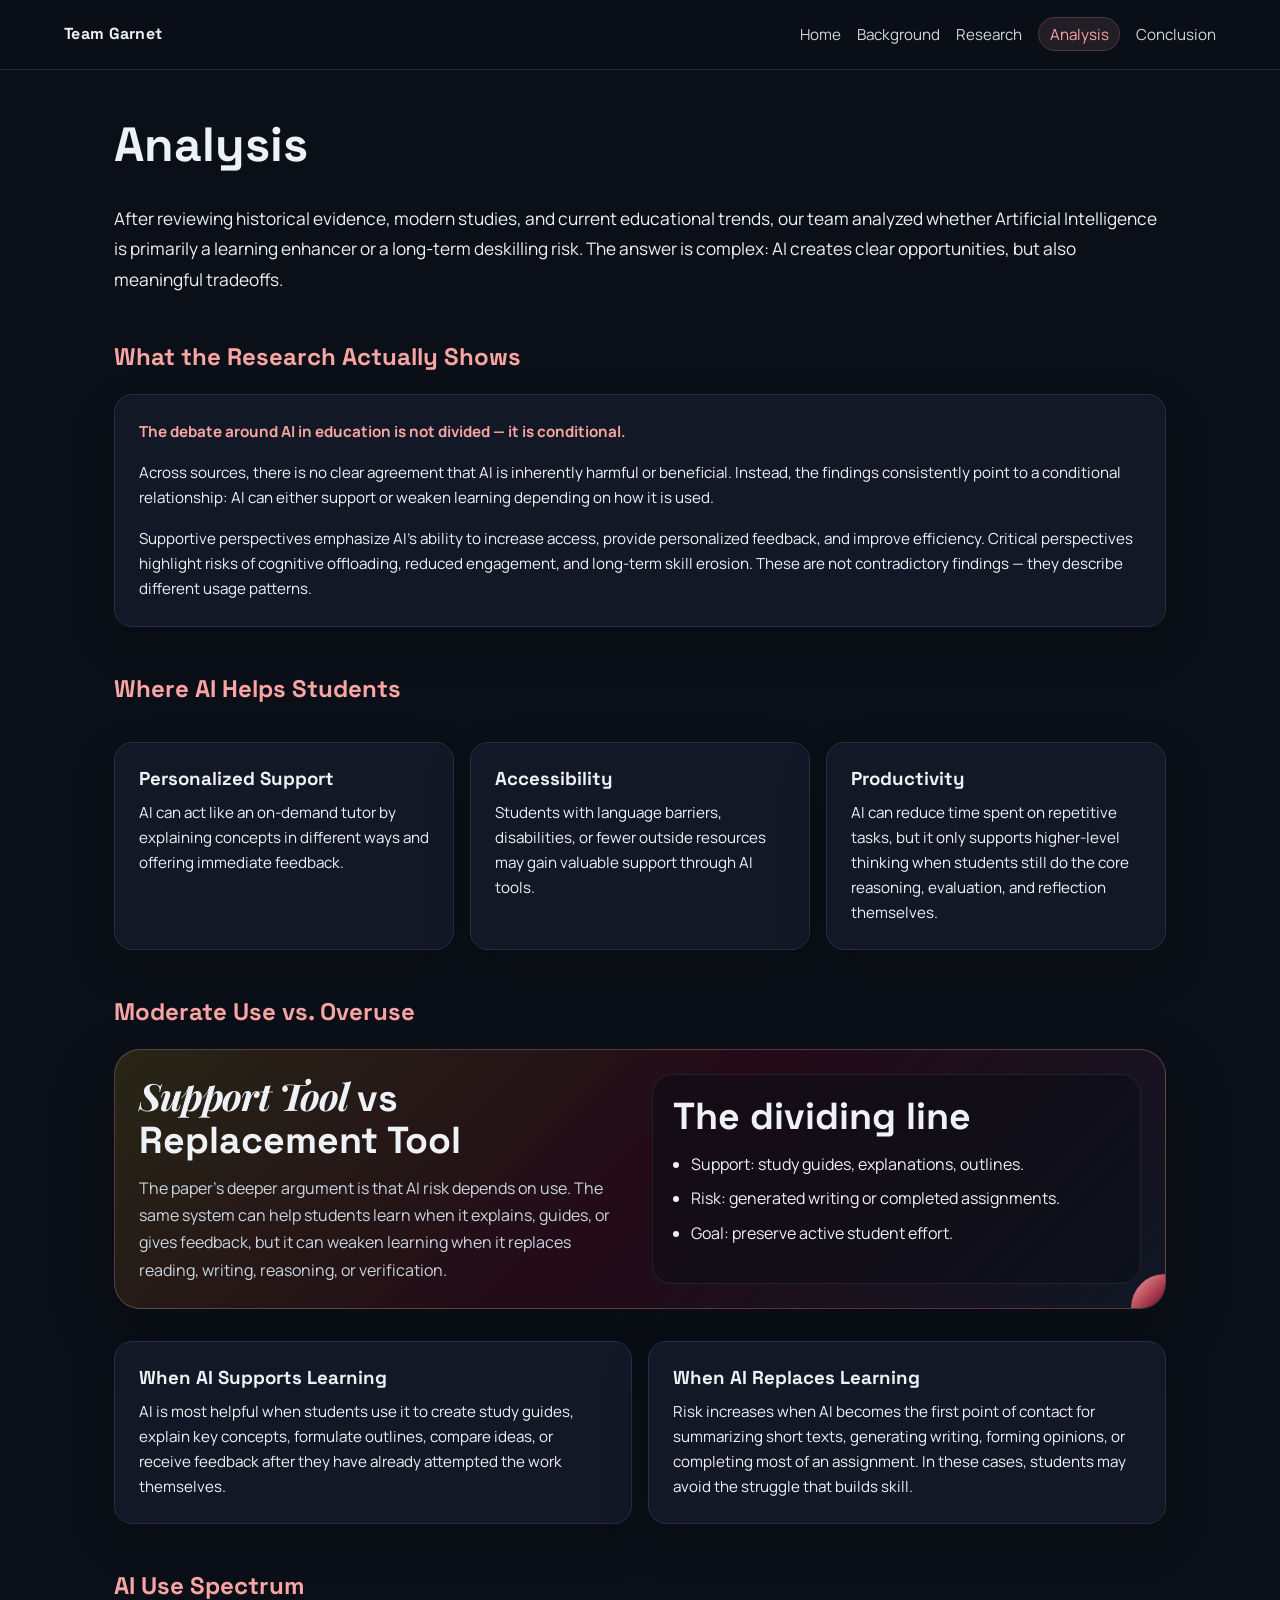
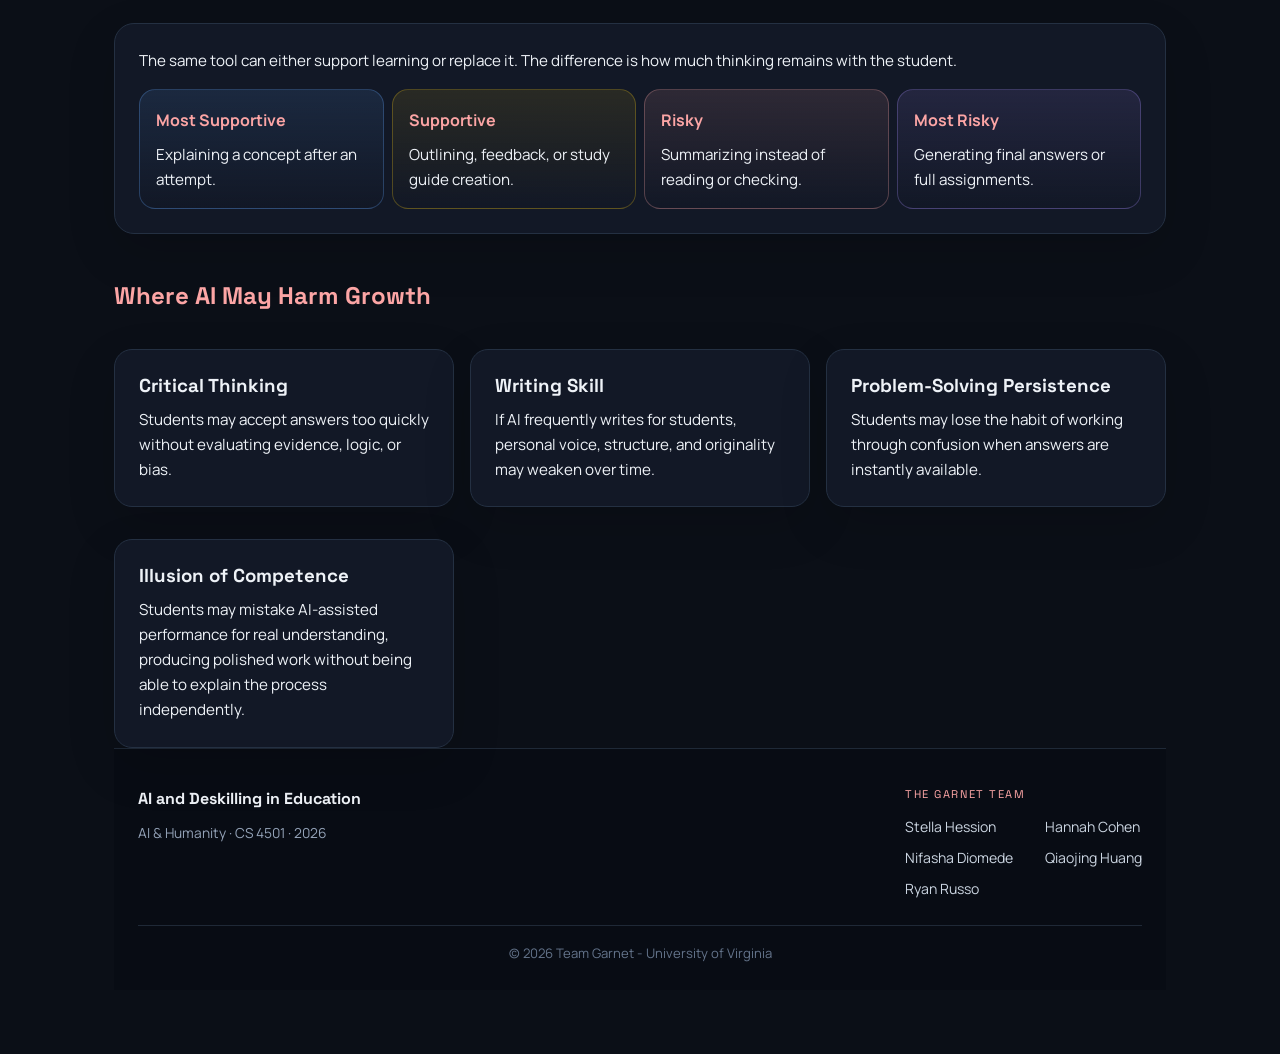
==== commit 3e07b568: "changed core tension again" ====
--- a/analysis.html
+++ b/analysis.html
@@ -254,20 +254,20 @@
 After reviewing historical evidence, modern studies, and current educational trends, our team analyzed whether Artificial Intelligence is primarily a learning enhancer or a long-term deskilling risk. The answer is complex: AI creates clear opportunities, but also meaningful tradeoffs.
 </p>
 
-<h2>The Core Tension</h2>
+<h2>What the Research Actually Shows</h2>
 
 <div class="card">
 
 <p class="quote">
-AI does not simply help or harm learning — it shifts how skills are developed.
+The debate around AI in education is not divided — it is conditional.
 </p>
 
 <p class="mt-1">
-Our research shows that AI introduces a fundamental tradeoff between efficiency and skill development. While AI can improve access to information, support learning, and increase productivity, repeated reliance can reduce cognitive engagement and contribute to long-term skill erosion.
+Across sources, there is no clear agreement that AI is inherently harmful or beneficial. Instead, the findings consistently point to a conditional relationship: AI can either support or weaken learning depending on how it is used.
 </p>
 
 <p class="mt-1">
-The key distinction is not whether students use AI, but how they use it. When AI supports thinking, it can enhance learning. When it replaces thinking, it can weaken the development of critical skills such as reasoning, writing, and problem-solving.
+Supportive perspectives emphasize AI’s ability to increase access, provide personalized feedback, and improve efficiency. Critical perspectives highlight risks of cognitive offloading, reduced engagement, and long-term skill erosion. These are not contradictory findings — they describe different usage patterns.
 </p>
 
 </div>
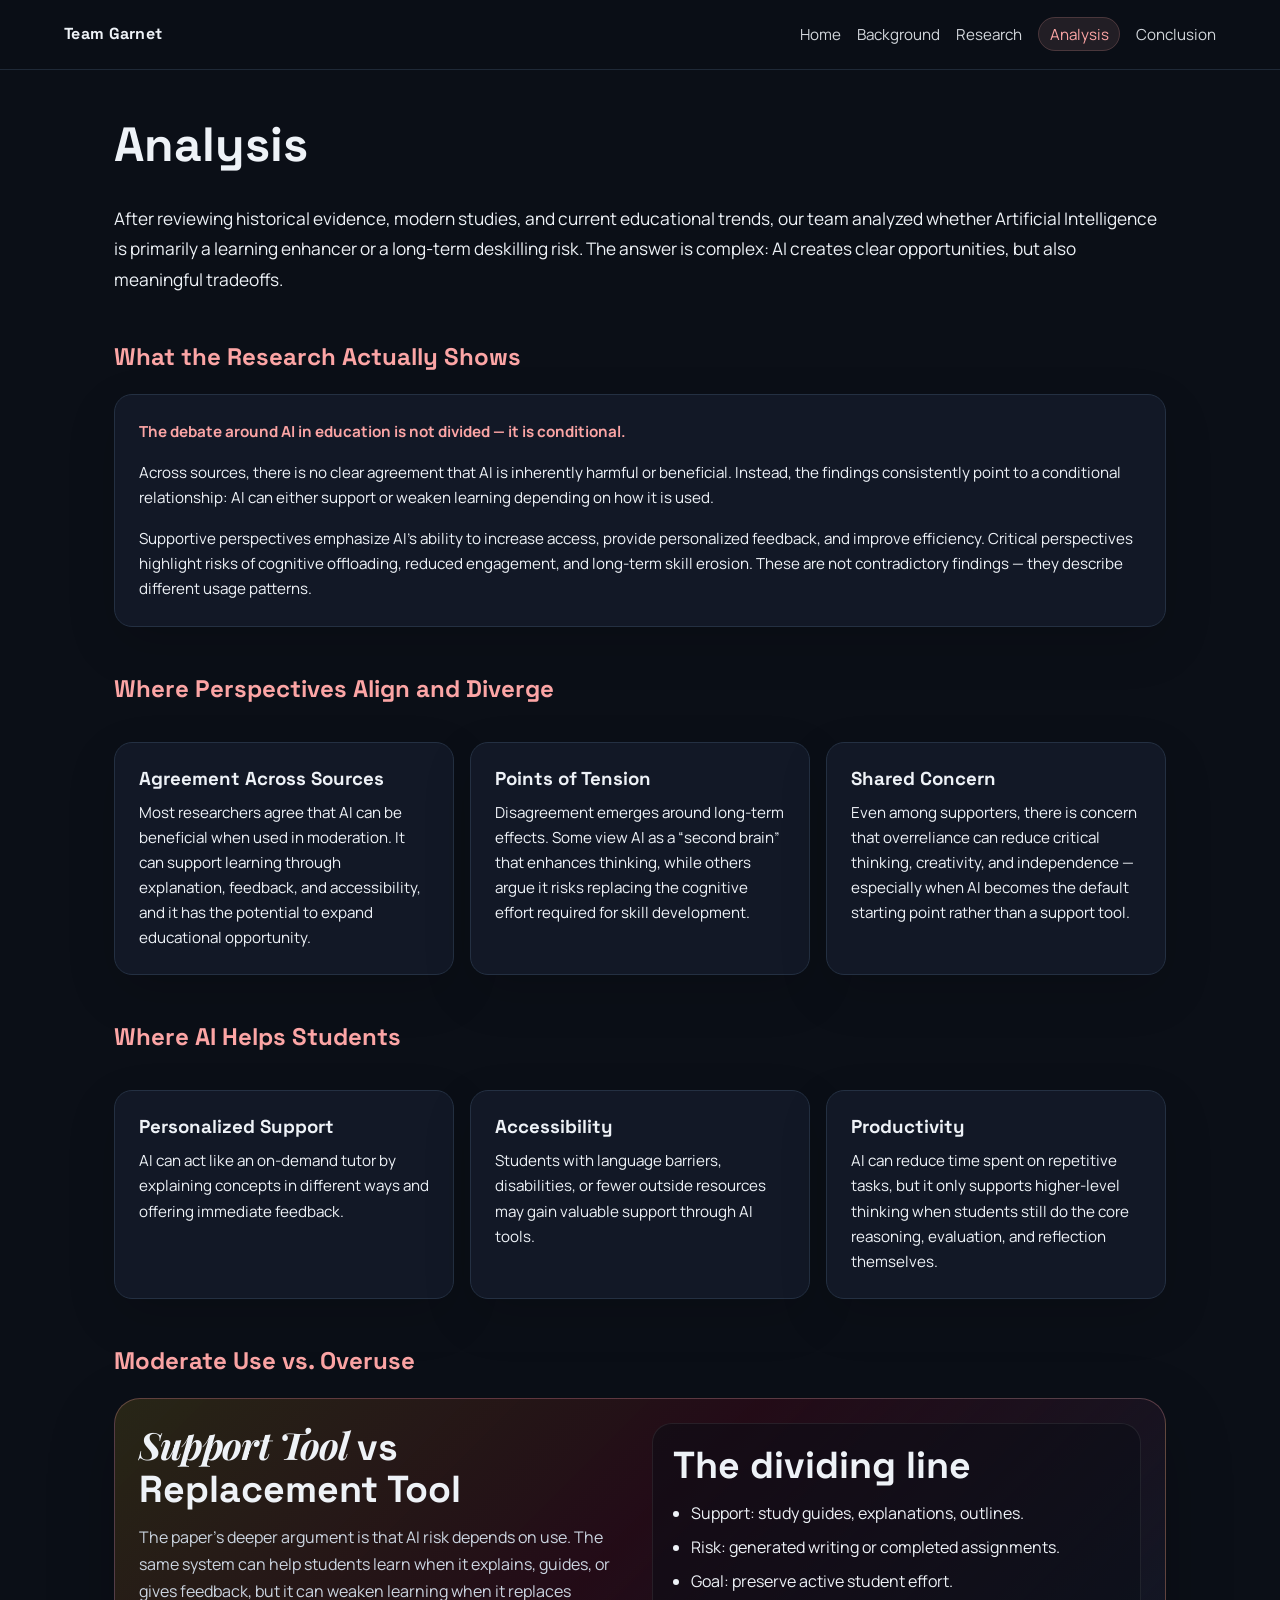
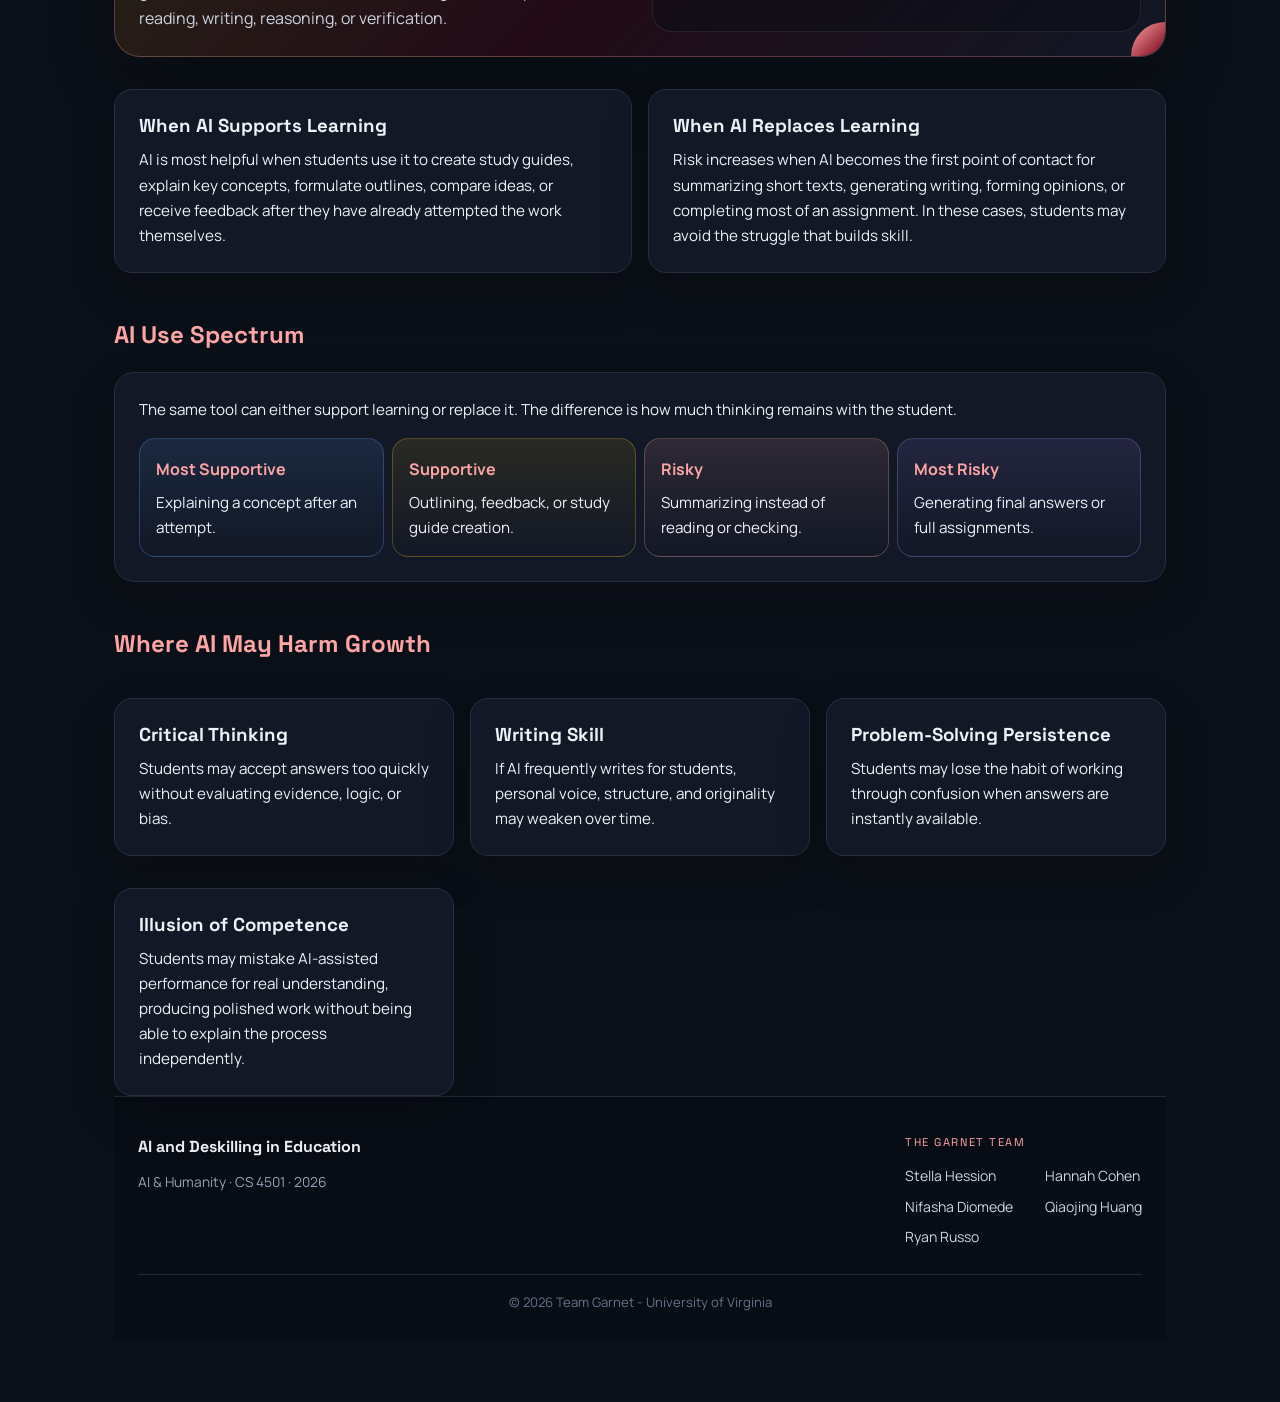
==== commit 70750f3e: "added comparison section" ====
--- a/analysis.html
+++ b/analysis.html
@@ -272,6 +272,33 @@
 
 </div>
 
+<h2>Where Perspectives Align and Diverge</h2>
+
+<div class="grid">
+
+<div class="card">
+<h3>Agreement Across Sources</h3>
+<p>
+Most researchers agree that AI can be beneficial when used in moderation. It can support learning through explanation, feedback, and accessibility, and it has the potential to expand educational opportunity.
+</p>
+</div>
+
+<div class="card">
+<h3>Points of Tension</h3>
+<p>
+Disagreement emerges around long-term effects. Some view AI as a “second brain” that enhances thinking, while others argue it risks replacing the cognitive effort required for skill development.
+</p>
+</div>
+
+<div class="card">
+<h3>Shared Concern</h3>
+<p>
+Even among supporters, there is concern that overreliance can reduce critical thinking, creativity, and independence — especially when AI becomes the default starting point rather than a support tool.
+</p>
+</div>
+
+</div>
+
 <h2>Where AI Helps Students</h2>
 
 <div class="grid">
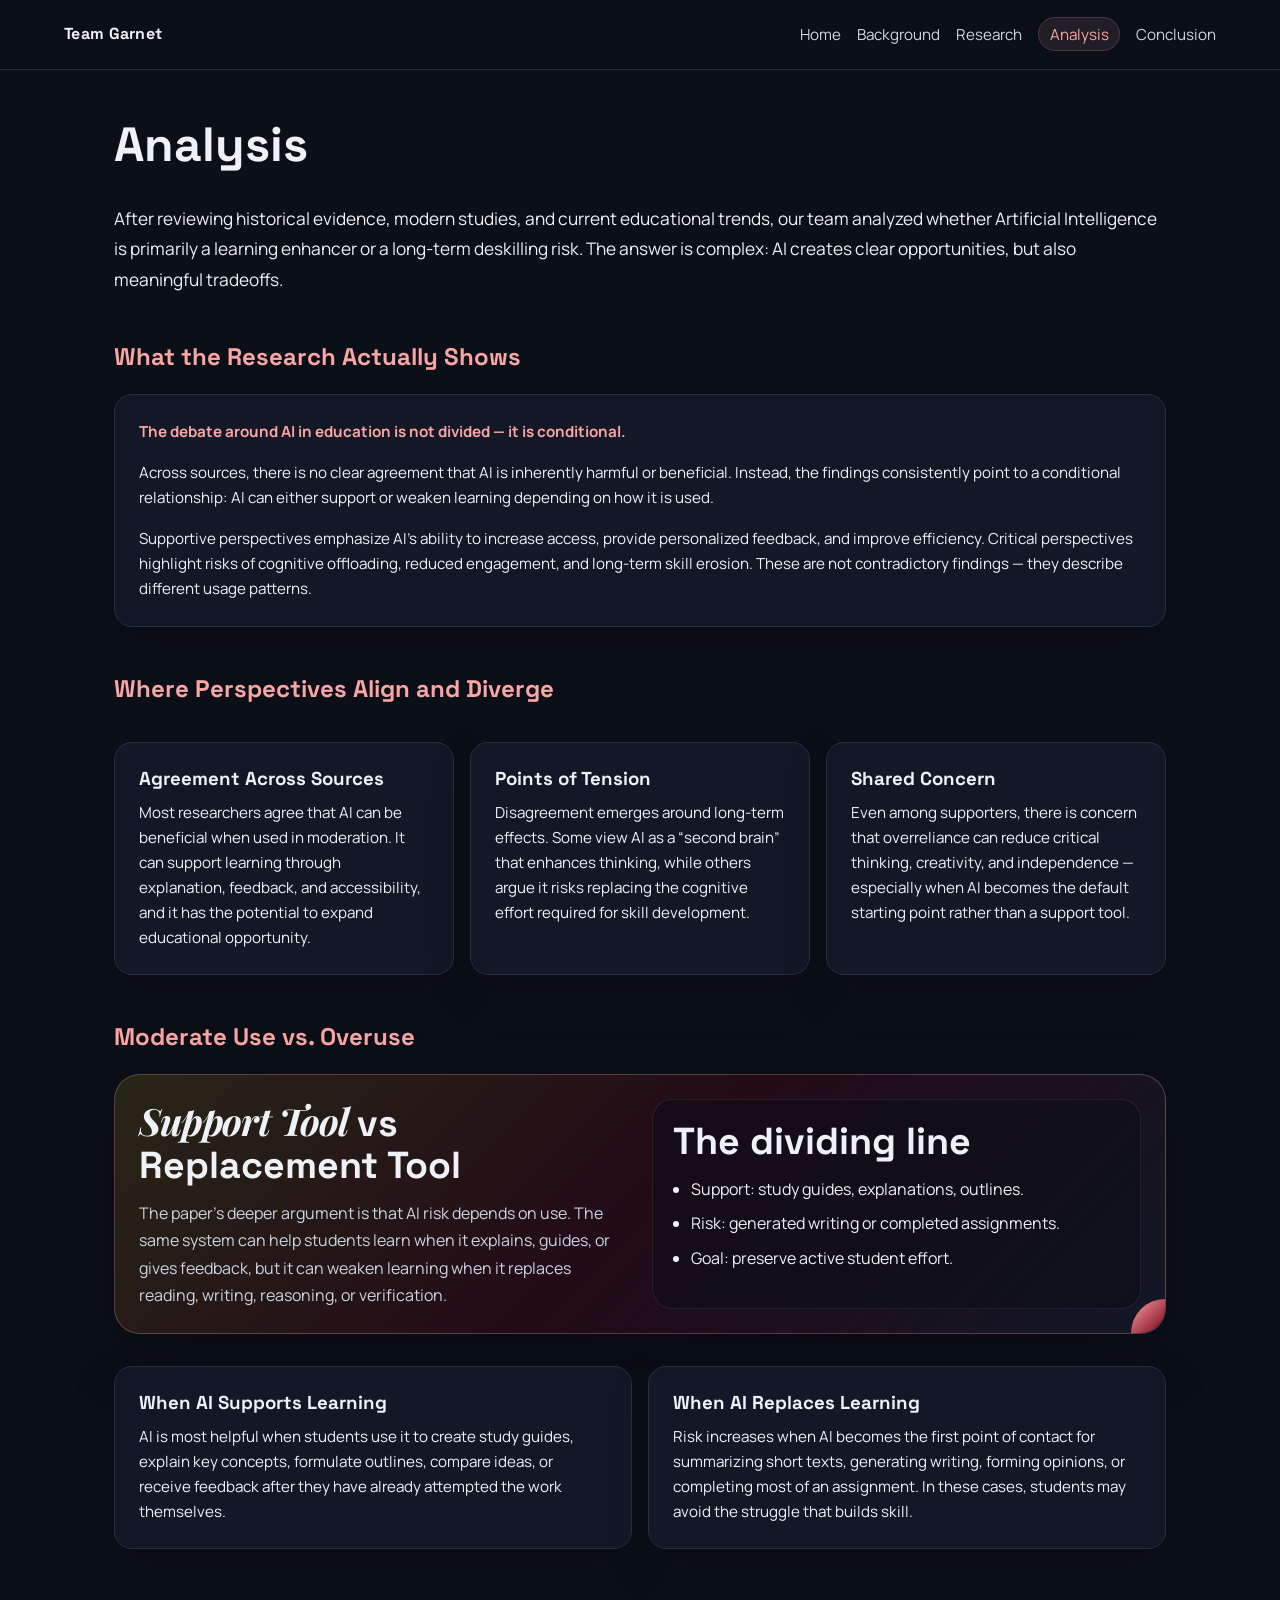
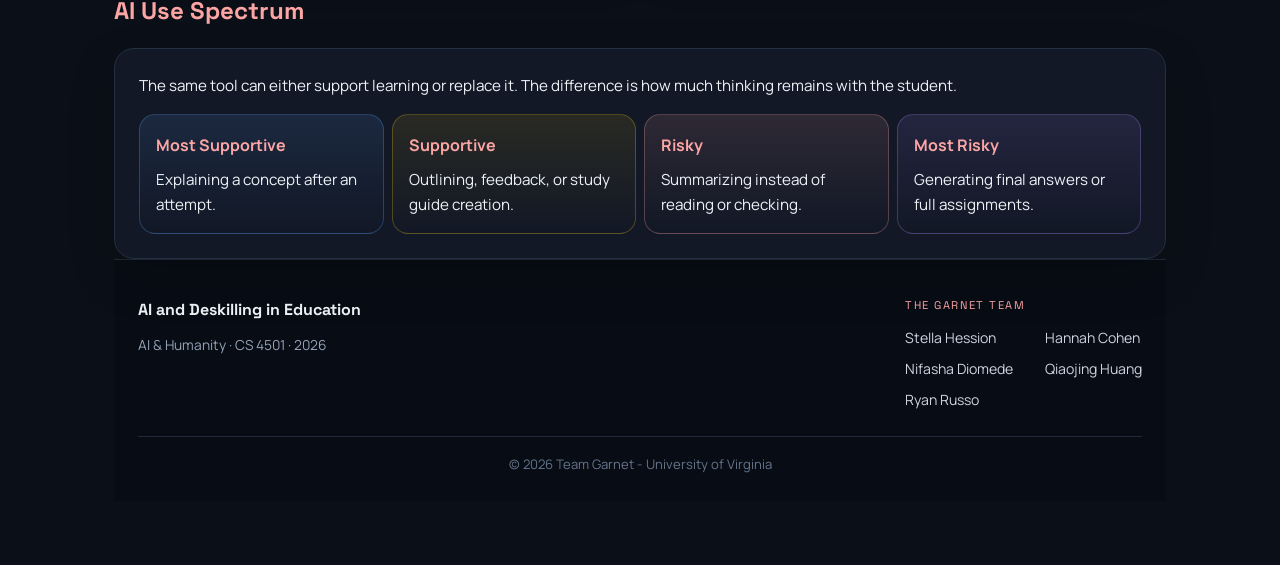
==== commit 8b8df58f: "deleted harms and benefits sections" ====
--- a/analysis.html
+++ b/analysis.html
@@ -299,32 +299,6 @@
 
 </div>
 
-<h2>Where AI Helps Students</h2>
-
-<div class="grid">
-
-<div class="card">
-<h3>Personalized Support</h3>
-<p>
-AI can act like an on-demand tutor by explaining concepts in different ways and offering immediate feedback.
-</p>
-</div>
-
-<div class="card">
-<h3>Accessibility</h3>
-<p>
-Students with language barriers, disabilities, or fewer outside resources may gain valuable support through AI tools.
-</p>
-</div>
-
-<div class="card">
-<h3>Productivity</h3>
-<p>
-AI can reduce time spent on repetitive tasks, but it only supports higher-level thinking when students still do the core reasoning, evaluation, and reflection themselves.
-</p>
-</div>
-
-</div>
 
 <h2>Moderate Use vs. Overuse</h2>
 
@@ -387,39 +361,7 @@
 </div>
 </div>
 
-<h2>Where AI May Harm Growth</h2>
-
-<div class="grid">
-
-<div class="card">
-<h3>Critical Thinking</h3>
-<p>
-Students may accept answers too quickly without evaluating evidence, logic, or bias.
-</p>
-</div>
-
-<div class="card">
-<h3>Writing Skill</h3>
-<p>
-If AI frequently writes for students, personal voice, structure, and originality may weaken over time.
-</p>
-</div>
-
-<div class="card">
-<h3>Problem-Solving Persistence</h3>
-<p>
-Students may lose the habit of working through confusion when answers are instantly available.
-</p>
-</div>
-
-<div class="card">
-<h3>Illusion of Competence</h3>
-<p>
-Students may mistake AI-assisted performance for real understanding, producing polished work without being able to explain the process independently.
-</p>
-</div>
-
-</div>
+
 
 
 <footer class="site-footer">
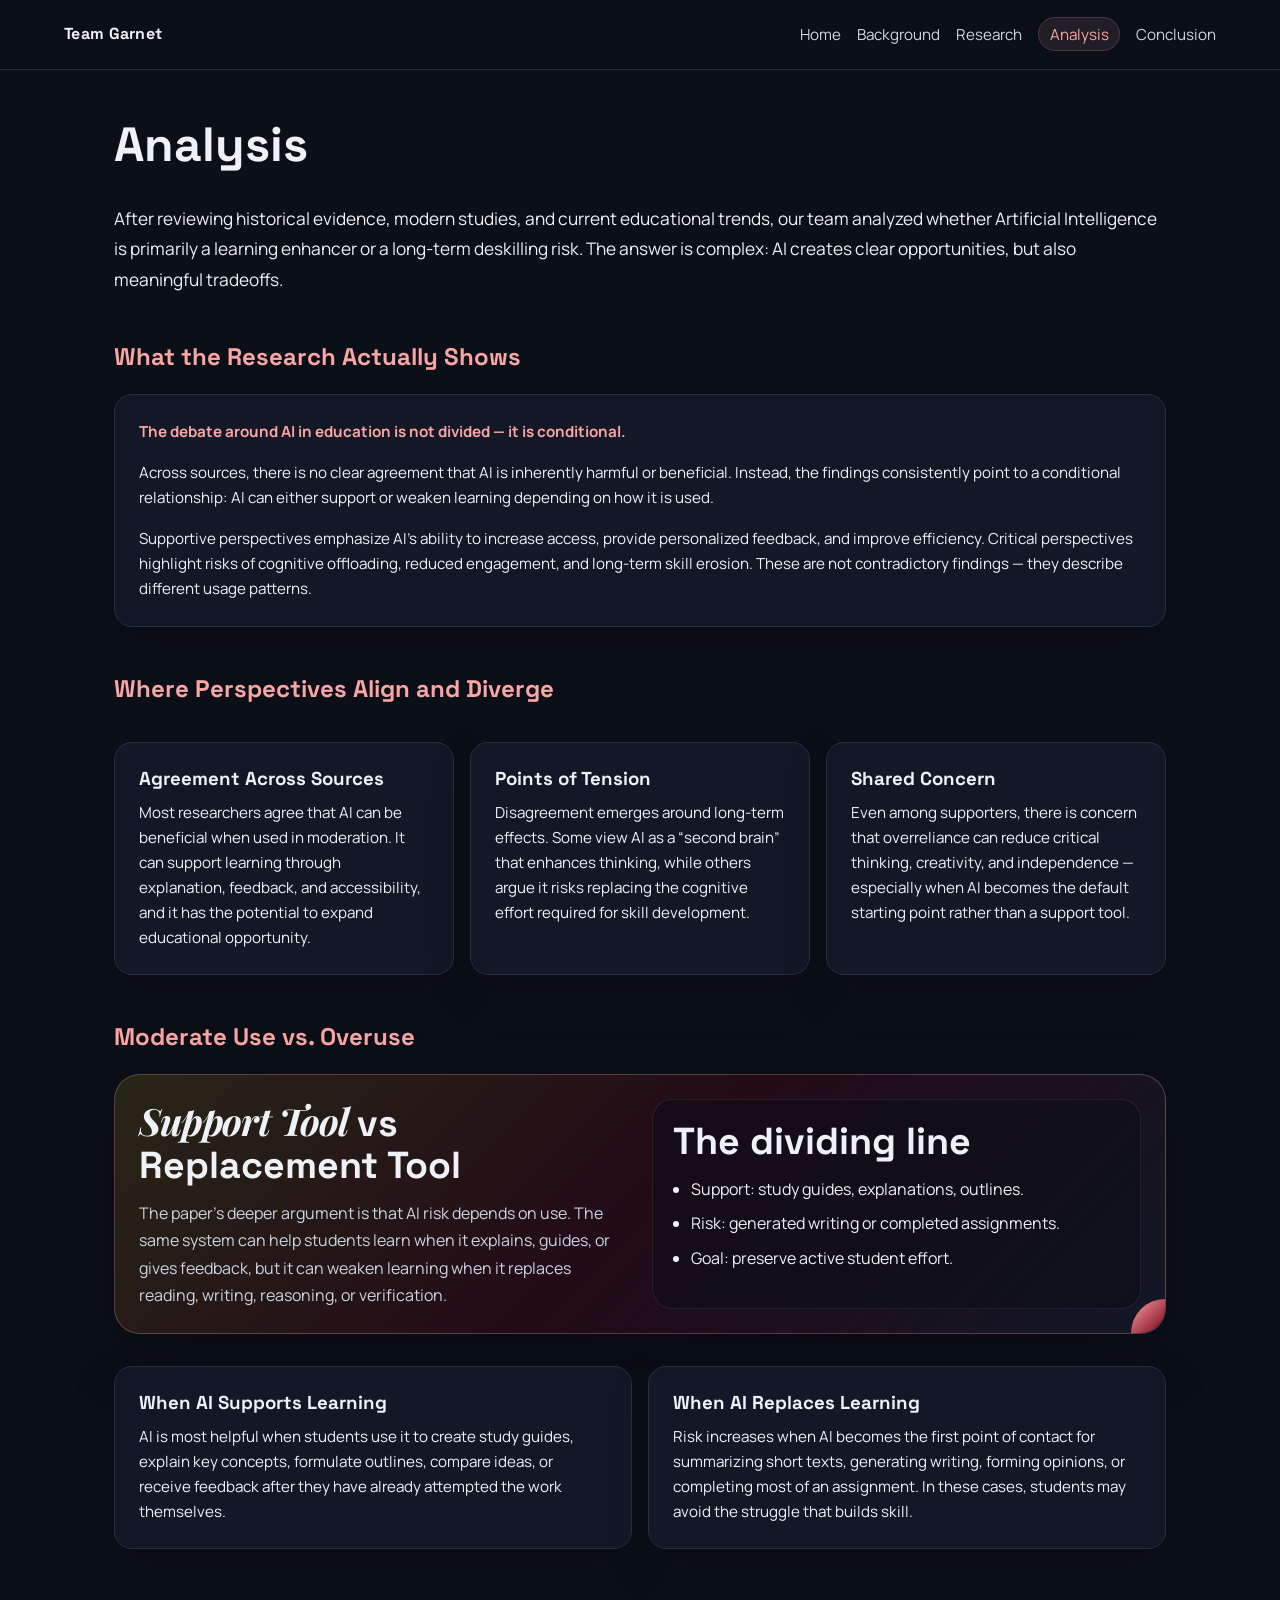
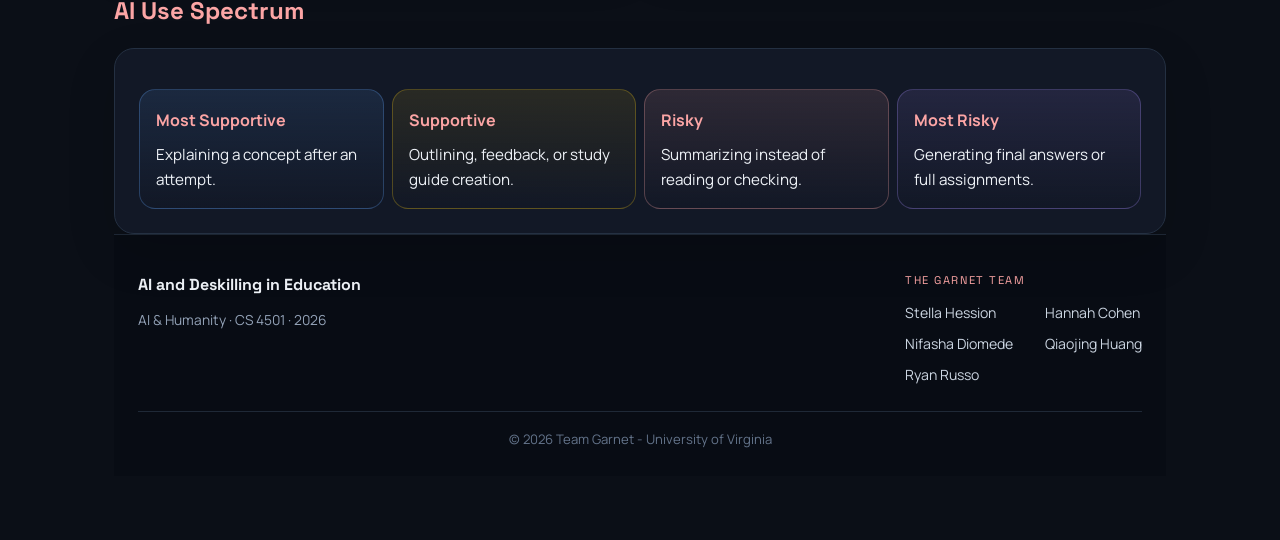
==== commit 2b666d48: "deleted spectrum description" ====
--- a/analysis.html
+++ b/analysis.html
@@ -338,9 +338,6 @@
 <h2>AI Use Spectrum</h2>
 
 <div class="spectrum">
-<p>
-The same tool can either support learning or replace it. The difference is how much thinking remains with the student.
-</p>
 <div class="spectrum-bar">
 <div class="spectrum-step">
 <b>Most Supportive</b>
